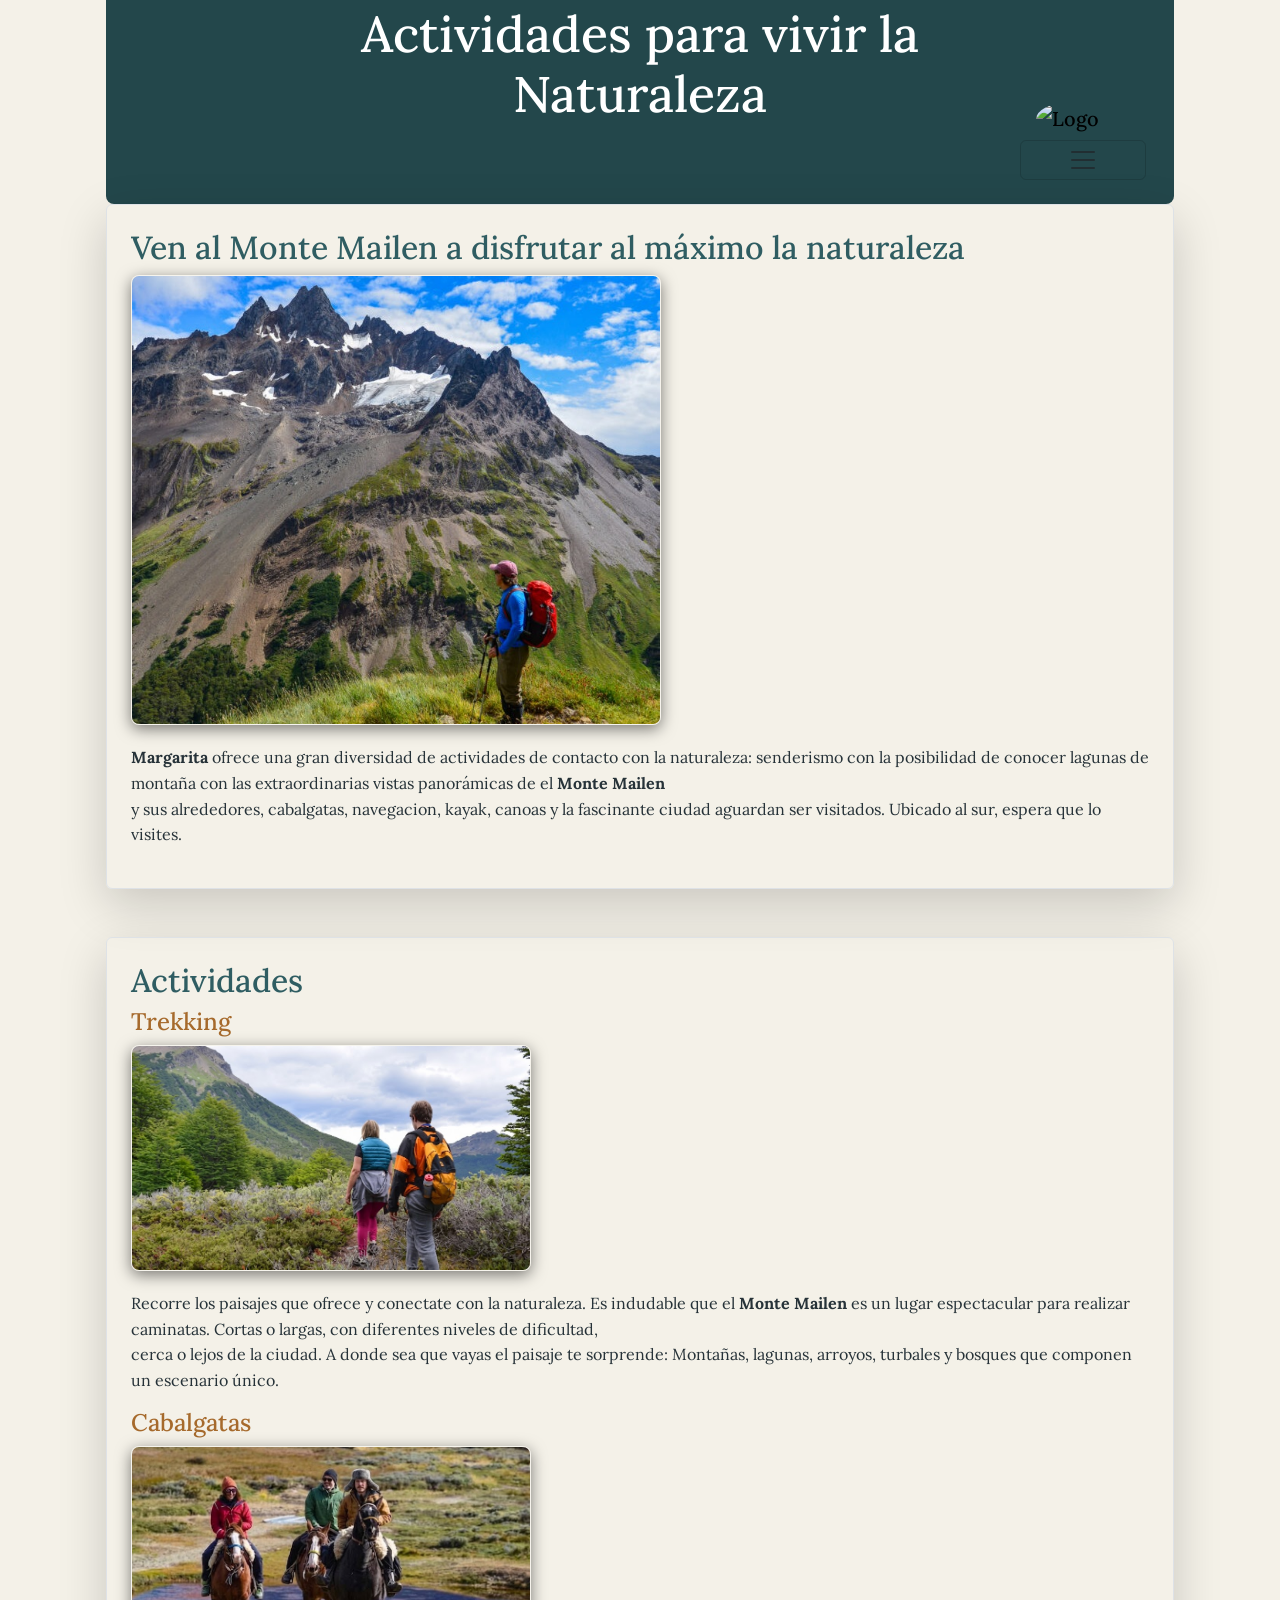
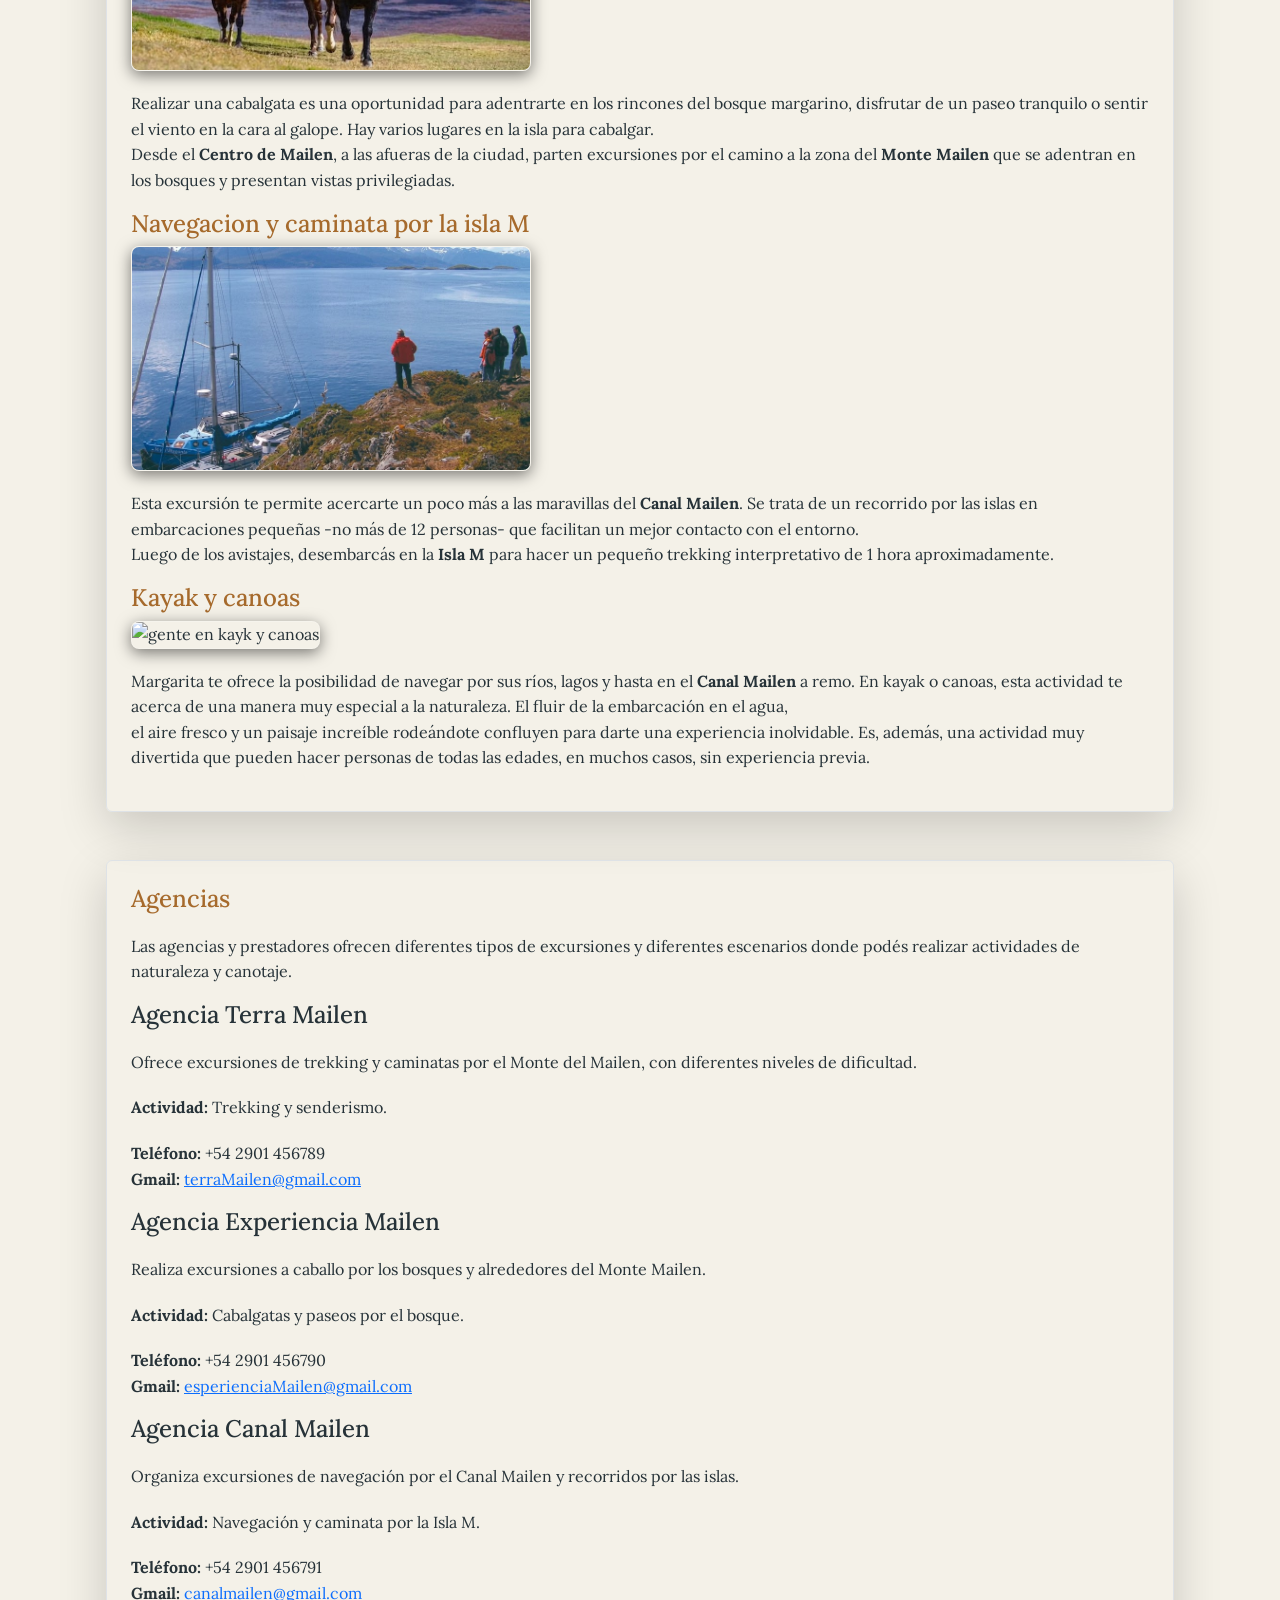
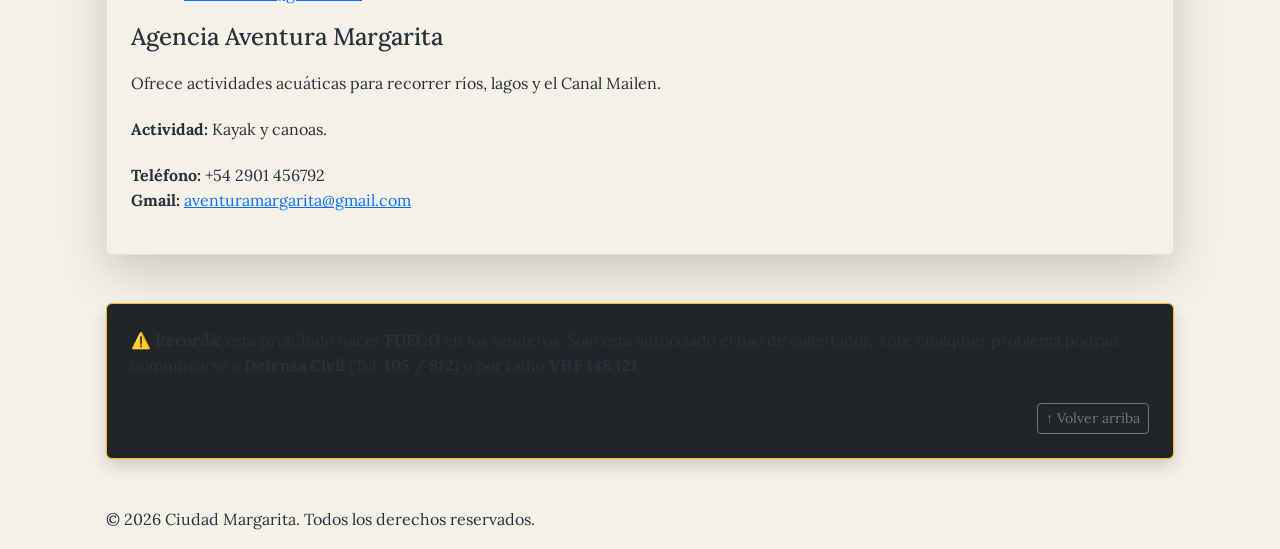
==== TrabajoPracticoGrupal/actividades.html @ 03eca26d "cree el archivo main.js dentro de una carpeta llamada js y agregue el script a todas las paginas htm" ====
<!doctype html>
<html lang="es">
  <head>
    <meta charset="UTF-8">
    <meta name="viewport" content="width=device-width, initial-scale=1.0">
     <link rel="preconnect" href="https://fonts.googleapis.com">
    <link rel="preconnect" href="https://fonts.gstatic.com" crossorigin>
    <link href="https://fonts.googleapis.com/css2?family=Lora:wght@400;500;600;700&display=swap" rel="stylesheet">
    <link
      href="https://cdn.jsdelivr.net/npm/bootstrap@5.3.8/dist/css/bootstrap.min.css"
      rel="stylesheet"
    />
    <link rel="stylesheet" href="css/style.css">
    
    <title>Actividades - Ciudad Margarita</title>
  </head>

  <body>
    <header>
      <div class="header-top">
  
      <h1 id="Ciudad-Margarita">Actividades para vivir la Naturaleza</h1>
      </div>
      
       <nav class="navbar bg-body-tertiary ">
        <div class="container-fluid">
          <a class="navbar-brand" href="index.html"
            ><img class="logo"
              src="Multimedia/imagenes/logoCM.png"
              alt="Logo"
              width="100"
              height="100"
          /></a>
          <button
            class="navbar-toggler"
            type="button"
            data-bs-toggle="offcanvas"
            data-bs-target="#offcanvasNavbar"
            aria-controls="offcanvasNavbar"
            aria-label="Toggle navigation"
          >
            <span class="navbar-toggler-icon"></span>
          </button>
          <div
            class="offcanvas offcanvas-end"
            tabindex="-1"
            id="offcanvasNavbar"
            aria-labelledby="offcanvasNavbarLabel"
          >
            <div class="offcanvas-header">
              <h5 class="offcanvas-title" id="offcanvasNavbarLabel">Menu</h5>
              <button
                type="button"
                class="btn-close"
                data-bs-dismiss="offcanvas"
                aria-label="Close"
              ></button>
            </div>
            <div class="offcanvas-body">
              <ul class="navbar-nav justify-content-end flex-grow-1 pe-3">
                <li class="nav-item">
                  <a
                    class="nav-link active"
                    aria-current="page"
                    href="index.html"
                    >Inicio</a
                  >
                </li>
                <li class="nav-item">
                  <a class="nav-link" href="ciudad.html">Ciudad</a>
                </li>
                <li class="nav-item">
                  <a class="nav-link" href="lugares.html">Lugares</a>
                </li>
                <li class="nav-item">
                  <a class="nav-link" href="actividades.html">Actividades</a>
                </li>
                <li class="nav-item">
                  <a class="nav-link" href="contacto.html">Contacto</a>
                </li>
              <li class="nav-item dropdown">
            <a class="nav-link dropdown-toggle" href="#" role="button" data-bs-toggle="dropdown" aria-expanded="false">
              Informacion
            </a>
            <ul class="dropdown-menu">
              <li><a class="dropdown-item" href="#">Recreacion</a></li>
              <li><a class="dropdown-item" href="#">Parques</a></li>
              <li>
                <hr class="dropdown-divider">
              </li>
              <li><a class="dropdown-item" href="#">Planea tus vacaciones</a></li>
            </ul>
          </li>
        </ul>
        <form class="d-flex mt-3" role="search">
                <input
                  class="form-control me-2"
                  type="search"
                  placeholder="Search"
                  aria-label="Search"
                />
                <button class="btn btn-outline-success" type="submit">
                  Buscar
                </button>
              </form>
            </div>
          </div>
        </div>
      </nav>
    </header>

    <main>
      <section class="p-4 mb-5 rounded border shadow-lg">
        <h2>Ven al Monte Mailen a disfrutar al máximo la naturaleza</h2>
        <img img class="imagenes-con-hover" src="Multimedia/Imagenes/ZZA0816-684x1024.jpg" alt="Monte Mailen" width="530" height="450">
        <p>
          <strong>Margarita</strong> ofrece una gran diversidad de actividades de contacto con la
          naturaleza: senderismo con la posibilidad de conocer lagunas de
          montaña con las extraordinarias vistas panorámicas de el<strong> Monte Mailen</strong> <br> y sus
          alrededores, cabalgatas, navegacion, kayak, canoas y la fascinante
          ciudad aguardan ser visitados. Ubicado al sur, espera que lo visites.
          <br>
        </p>
      </section>

      <section class="p-4 mb-5 rounded border shadow-lg">
        <h2>Actividades</h2>

        <article>
        <h3>Trekking</h3>
        <img class="imagenes-con-hover" src="Multimedia/Imagenes/Trekking.jpg" alt="caminata por la paisaje" width="400" height="226">
        <p>
          Recorre los paisajes que ofrece y conectate con la naturaleza. Es
          indudable que el <strong>Monte Mailen</strong> es un lugar 
          espectacular para realizar caminatas.  Cortas o largas, con diferentes
          niveles de dificultad,<br> cerca o lejos de la ciudad. A donde sea que
          vayas el paisaje te sorprende: Montañas, lagunas, arroyos, turbales y
          bosques que componen un escenario único.
          <br>
        </p>
        </article>

         <article>
        <h3>Cabalgatas</h3>
        <img class="imagenes-con-hover" src="Multimedia/Imagenes/cabalgatas.jfif" alt="cabalgata por el paisaje" width="400" height="225">
        <p>
          Realizar una cabalgata es una oportunidad para adentrarte en los
          rincones del bosque margarino, disfrutar de un paseo tranquilo o
          sentir el viento en la cara al galope. Hay varios lugares en la isla
          para cabalgar.<br> Desde el <strong>Centro de Mailen</strong>, a las afueras de la ciudad,
          parten excursiones por el camino a la zona del <strong>Monte Mailen</strong> que se
          adentran en los bosques y presentan vistas privilegiadas.
          <br>
        </p>
        </article>

        <article>
        <h3>Navegacion y caminata por la isla M</h3>
        <img class="imagenes-con-hover" src="Multimedia/Imagenes/Navegacion.jfif" alt="barco sobre agua" width="400" height="225">
        <p>
          Esta excursión te permite acercarte un poco más a las maravillas del
          <Strong>Canal Mailen</strong>. Se trata de un recorrido por las islas en embarcaciones
          pequeñas -no más de 12 personas- que facilitan un mejor contacto con
          el entorno. <br>Luego de los avistajes, desembarcás en la <strong>Isla M</strong> para
          hacer un pequeño trekking interpretativo de 1 hora aproximadamente.
          <br>
        </p>
            </article>

         <article>  
        <h3>Kayak y canoas</h3>
        <img class="imagenes-con-hover" src="Multimedia/Imagenes/kayak.jpg" alt="gente en kayk y canoas" width="400" height="225">
        <p>
          Margarita te ofrece la posibilidad de navegar por sus ríos, lagos y
          hasta en el <strong>Canal Mailen</strong> a remo. En kayak o canoas, esta actividad te
          acerca de una manera muy especial a la naturaleza. El fluir de la
          embarcación en el agua, <br>el aire fresco y un paisaje increíble
          rodeándote confluyen para darte una experiencia inolvidable. Es,
          además, una actividad muy divertida que pueden hacer personas de todas
          las edades, en muchos casos, sin experiencia previa.
        </p>
        </article>
      </section>
       <aside>
        <section class="p-4 mb-5 rounded border shadow-lg">
  <h3>Agencias</h3>

  <p>
    Las agencias y prestadores ofrecen diferentes tipos de excursiones y
    diferentes escenarios donde podés realizar actividades de naturaleza
    y canotaje.
  </p>

  <h4>Agencia Terra Mailen</h4>
  <p>
    Ofrece excursiones de trekking y caminatas por el Monte del Mailen,
    con diferentes niveles de dificultad.
  </p>
  <p>
    <strong>Actividad:</strong> Trekking y senderismo.
  </p>
  <p>
    <strong>Teléfono:</strong> +54 2901 456789
    <br>
    <strong>Gmail:</strong>
    <a href="mailto:terraMailen@gmail.com">
      terraMailen@gmail.com
    </a>
  </p>

  <h4>Agencia Experiencia Mailen</h4>
  <p>
    Realiza excursiones a caballo por los bosques y alrededores del
    Monte Mailen.
  </p>
  <p>
    <strong>Actividad:</strong> Cabalgatas y paseos por el bosque.
  </p>
  <p>
    <strong>Teléfono:</strong> +54 2901 456790
    <br>
    <strong>Gmail:</strong>
    <a href="mailto:esperienciaMailen@gmail.com">
      esperienciaMailen@gmail.com
    </a>
  </p>

  <h4>Agencia Canal Mailen</h4>
  <p>
    Organiza excursiones de navegación por el Canal Mailen y recorridos
    por las islas.
  </p>
  <p>
    <strong>Actividad:</strong> Navegación y caminata por la Isla M.
  </p>
  <p>
    <strong>Teléfono:</strong> +54 2901 456791
    <br>
    <strong>Gmail:</strong>
    <a href="mailto:canalmailen@gmail.com">
      canalmailen@gmail.com
    </a>
  </p>

  <h4>Agencia Aventura Margarita</h4>
  <p>
    Ofrece actividades acuáticas para recorrer ríos, lagos y el
    Canal Mailen.
  </p>
  <p>
    <strong>Actividad:</strong> Kayak y canoas.
  </p>
  <p>
    <strong>Teléfono:</strong> +54 2901 456792
    <br>
    <strong>Gmail:</strong>
    <a href="mailto:aventuramargarita@gmail.com">
      aventuramargarita@gmail.com
    </a>
  </p>
</section>
</aside>

<div class="container p-4 my-5 rounded bg-dark border border-warning shadow">
    <strong>⚠️ Recordá:</strong> está prohibido hacer <strong>FUEGO</strong> en los senderos.
    Solo está autorizado el uso de calentador.
    Ante cualquier problema podrán comunicarse a <strong>Defensa Civil</strong>
    (Tel: <strong>105 / 912</strong>) o por radio <strong>VHF 148.121</strong>.
          <div class="text-end mt-4">
        <a href="#Ciudad-Margarita" class="btn btn-sm btn-outline-secondary"
          >↑ Volver arriba</a
        >
      </div>
  </div>
  </main>
   <footer>
      <p>&copy; 2026 Ciudad Margarita. Todos los derechos reservados.</p>
    </footer>
        <script src="https://cdn.jsdelivr.net/npm/bootstrap@5.3.3/dist/js/bootstrap.bundle.min.js"></script>
        <script src="js/main.js"></script>

  </body>
</html>
---- TrabajoPracticoGrupal/css/style.css ----
/* Variables */
:root {
  --color-fondo: #f4f1e8;
  --color-texto: #263238;
  --color-principal: #2f5d62;
  --color-acento: #a66a2c;
  --color-acento-claro: #ffd89a;
  --color-header-footer: #23474b;

  --border-Imagen: 1px solid rgba(255, 255, 255, 0.2);
  --border-radius: 8px;
  --box-shadow: 0 4px 15px rgba(0, 0, 0, 0.5);
}

/*Reset Basico*/

* {
  box-sizing: border-box;
  margin: 0;
  padding: 0;
}

/* Tipografia Global y Body*/
body {
  font-family: "Lora", serif;
  font-size: 16px;
  line-height: 1.6;
  background-color: var(--color-fondo);
  color: var(--color-texto);
  max-width: 1100px;
  margin: 0 auto;
  padding: 0 1rem;
}

/* Headings */

h1 {
  font-size: 2.5rem;
  color: var(--color-header-footer);
}

h2 {
  font-size: 2rem;
  color: var(--color-principal);
}

h3 {
  font-size: 1.5rem;
  color: var(--color-acento);
}

/*  HEADER Y LOGO */
header {
  background-color: var(--color-header-footer);
  padding: 1rem;
  border-radius: 0 0 8px 8px;
}

.header-top {
  display: flex;
  align-items: center;
  justify-content: space-between;
  position: relative;
  min-height: 3rem;
}

.logo {
  width: 80px;
  height: 80px;
  border-radius: 50%;
  object-fit: cover;
  margin-left: 1rem;
}

.header-top h1 {
  color: #ffffff;
  margin: 0;
  position: absolute;
  left: 50%;
  top: 100%;
  transform: translate(-50%, -50%);
  text-align: center;
  width: 70%;
  font-size: 50px;
  line-height: 1.2;
}
/* NAVEGACIÓN */
nav {
  margin-top: 1.5rem;
}

nav ul {
  list-style: none;
  display: flex;
  justify-content: center;
  gap: 2rem;
}

nav a {
  color: #ffffff;
  text-decoration: none;
  font-weight: 500;
  transition: color 0.3s;
}

nav a:hover {
  color: var(--color-acento-claro);
}

/* Contenedor que coloca los elementos lado a lado */
.galeria-imagenes {
  display: flex;
  gap: 1.5rem;
  justify-content: center;
  margin-bottom: 1.5rem;
  flex-wrap: wrap;
}

/* Ajuste del contenedor de cada imagen */
.galeria-imagenes figure {
  margin: 0;
  text-align: center;
}

/* Ajuste de la imagen */
.galeria-imagenes img {
  max-width: 100%;
  height: auto;
  border-radius: 6px;
}
.Imagen-Lugares {
  display: flex;
  flex-direction: row;
  gap: 20px;
  justify-content: center;
  margin-bottom: 20px;
}

.Fecha-Lanzamiento {
  color: black;
  font-weight: bold;
  transform: translate(-20px, 25px);
}

.Imagen-Lugares {
  display: flex;
  flex-direction: row;
  gap: 20px;
  justify-content: center;
  margin-bottom: 20px;
}

.Imagen-Lugares figure {
  display: flex;
  flex-direction: column;
  align-items: center;
  margin: 0%;
}

.Imagen-Lugares img {
  object-fit: cover;
  border: var(--border-Imagen);
  border-radius: var(--border-radius);
  box-shadow: var(--box-shadow);
}

.Imagen-Lugares figcaption {
  color: var(--color-principal);
  font-weight: bold;
}

.Guia {
  margin-top: 25px; /* Empuja todo el bloque de créditos bien abajo*/
}

/*Formulario*/
.formulario {
  background-color: #ddd9c8;
  border-radius: var(--border-radius);
  padding: 25px;
  color: var(--color-principal);
}
form input,
form textarea {
  width: 100%;
  padding: 1rem;
  margin-bottom: 15px;
  border: 1px solid #00f0;
  border-radius: var(--border-radius);
}

button {
  width: 100%;
  font-size: 1.5rem;
  padding: 0.7rem;
  border: none;
  border-radius: var(--border-radius);
  background-color: #108c9b;
  color: #000;
}

/*contacto imagen*/
#contactanos img {
  display: block;
  margin: 20px auto;
  border-radius: 10px;
}

#contactanos figure {
  text-align: center;
  font-style: italic;
}

#contactanos a {
  color: var(--color-principal);
  text-decoration: underline;
  position: relative;
  left: 1rem;
}
/* Redes sociales*/

#redes-sociales {
  text-align: center;
  margin: 1rem;
  padding: 1rem;
}

#redes-sociales ul {
  list-style: none;
  padding: 0;
}

#redes-sociales li {
  display: inline;
  margin: 15px;
}

#redes-sociales a {
  color: #40f;
  font-weight: bold;
  font-size: 1.2rem;
}

/* Bootstrap - Personalización de botones */
.btn-ciudad {
  background-color: var(--color-principal);
  color: #ffffff;
  border: 1px solid var(--color-principal);
  font-family: "Lora", serif;
}

.btn-ciudad:hover {
  background-color: var(--color-header-footer);
  color: #ffffff;
  border-color: var(--color-header-footer);
}

.navbar {
  width: 150px;
  margin-left: auto;
  margin-right: 0;
  background-color: transparent !important;
}
/*Bootstrop formulario*/
.formulario .form-control:focus {
  border-color: #108c9b;
  box-shadow: 0 0 0 0.25rem #108c9b40;
}
.formulario .btn-primary:hover {
  background-color: #09535c;
  color: #fff;
  transition: background-color 0.3s ease;
}

p {
  margin-top: 20px;
}

/* Un hover: zoom en las imaganes al pasar el mouse */

.imagenes-con-hover {
  transition: transform 0.3s ease;
  cursor: default;
  object-fit: cover;
  border: var(--border-Imagen);
  border-radius: var(--border-radius);
  box-shadow: var(--box-shadow);
}

.imagenes-con-hover:hover {
  transform: scale(1.05);
  cursor: zoom-in;
}

/* que no aparesca la lupita al pasar el cursor*/
imagenes-con-hover,
img:hover,
img:active {
  cursor: default !important;
}

/* El logo no tiene Hover*/

.logo {
  position: static;

  transform: none !important;
  cursor: default;
}
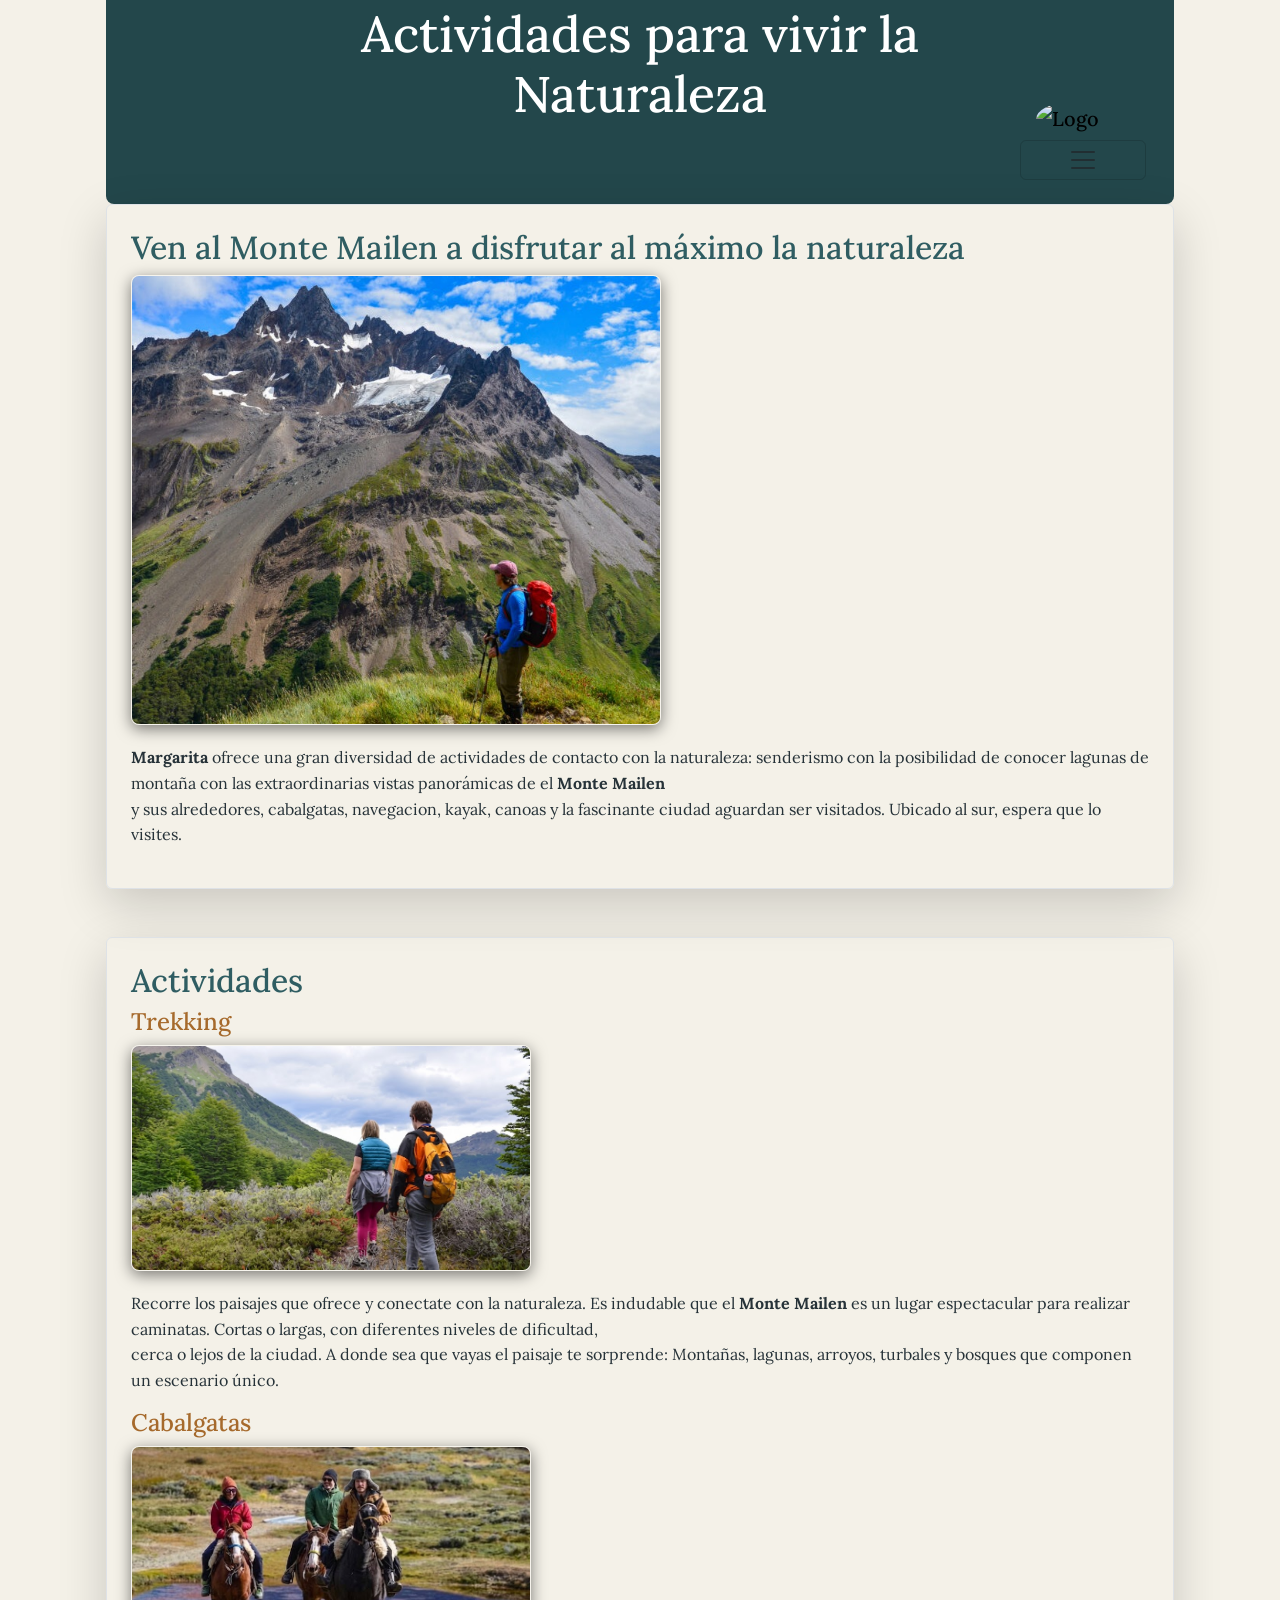
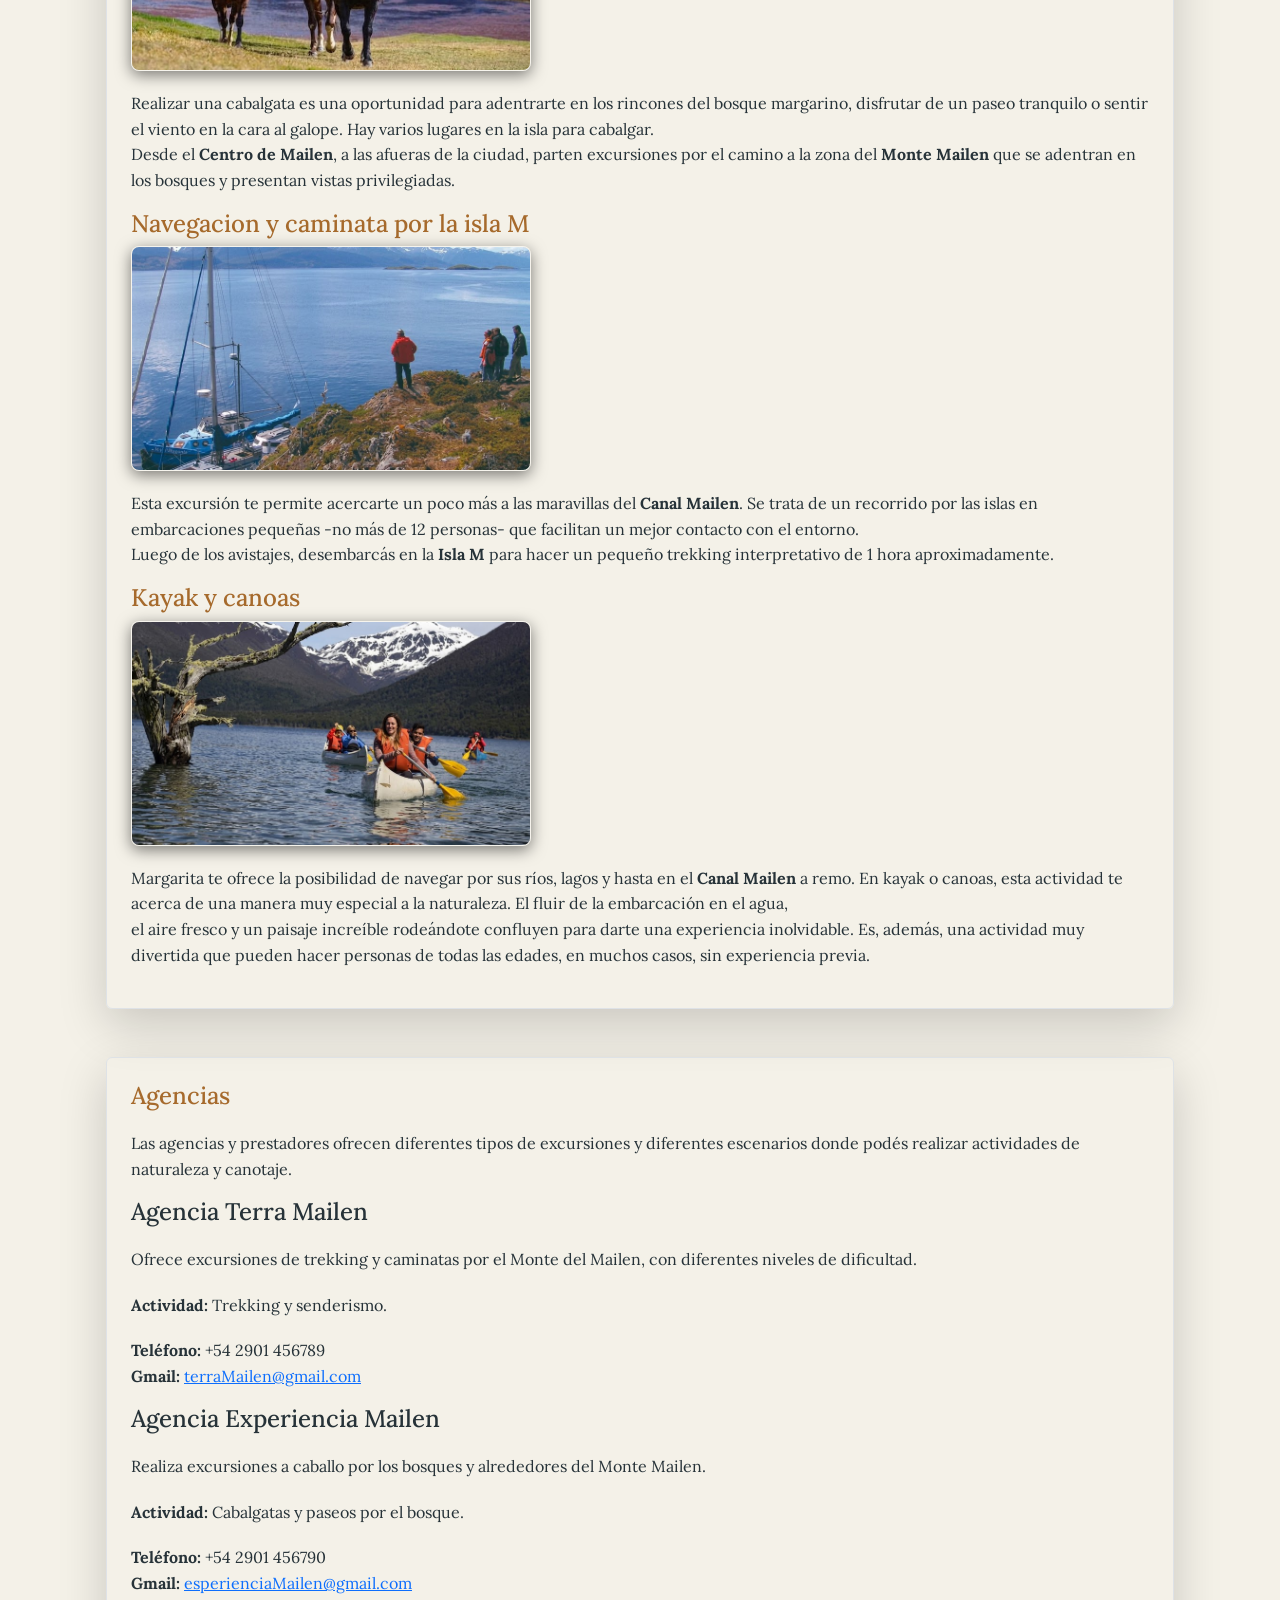
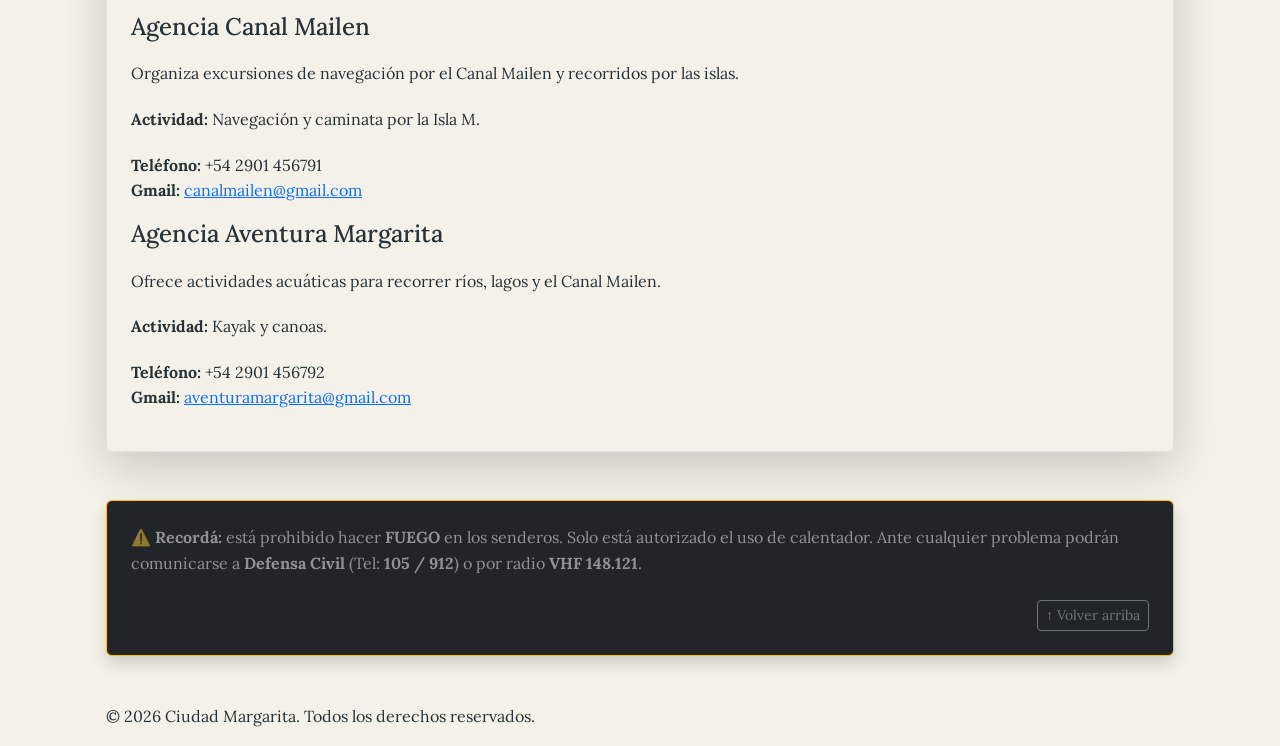
==== commit 58e349ce: "Le agregue la manito poara que logo se vea que se peude hacer clik y corregi otras cosas" ====
--- a/TrabajoPracticoGrupal/actividades.html
+++ b/TrabajoPracticoGrupal/actividades.html
@@ -169,7 +169,7 @@
 
          <article>  
         <h3>Kayak y canoas</h3>
-        <img class="imagenes-con-hover" src="Multimedia/Imagenes/kayak.jpg" alt="gente en kayk y canoas" width="400" height="225">
+        <img class="imagenes-con-hover" src="Multimedia/Imagenes/Kayak.jpg" alt="gente en kayk y canoas" width="400" height="225">
         <p>
           Margarita te ofrece la posibilidad de navegar por sus ríos, lagos y
           hasta en el <strong>Canal Mailen</strong> a remo. En kayak o canoas, esta actividad te
@@ -261,7 +261,7 @@
 </section>
 </aside>
 
-<div class="container p-4 my-5 rounded bg-dark border border-warning shadow">
+<div class="container p-4 my-5 rounded bg-dark border border-warning shadow text-white-50">
     <strong>⚠️ Recordá:</strong> está prohibido hacer <strong>FUEGO</strong> en los senderos.
     Solo está autorizado el uso de calentador.
     Ante cualquier problema podrán comunicarse a <strong>Defensa Civil</strong>
--- a/TrabajoPracticoGrupal/css/style.css
+++ b/TrabajoPracticoGrupal/css/style.css
@@ -289,21 +289,23 @@
 
 .imagenes-con-hover:hover {
   transform: scale(1.05);
-  cursor: zoom-in;
+  cursor: default;
 }
 
 /* que no aparesca la lupita al pasar el cursor*/
 imagenes-con-hover,
 img:hover,
 img:active {
-  cursor: default !important;
+  cursor: default;
 }
 
 /* El logo no tiene Hover*/
 
-.logo {
-  position: static;
-
-  transform: none !important;
-  cursor: default;
-}
+.logo:hover {
+  color: blue;
+  cursor: pointer;
+}
+
+div p Recordatorio {
+  color: white;
+}
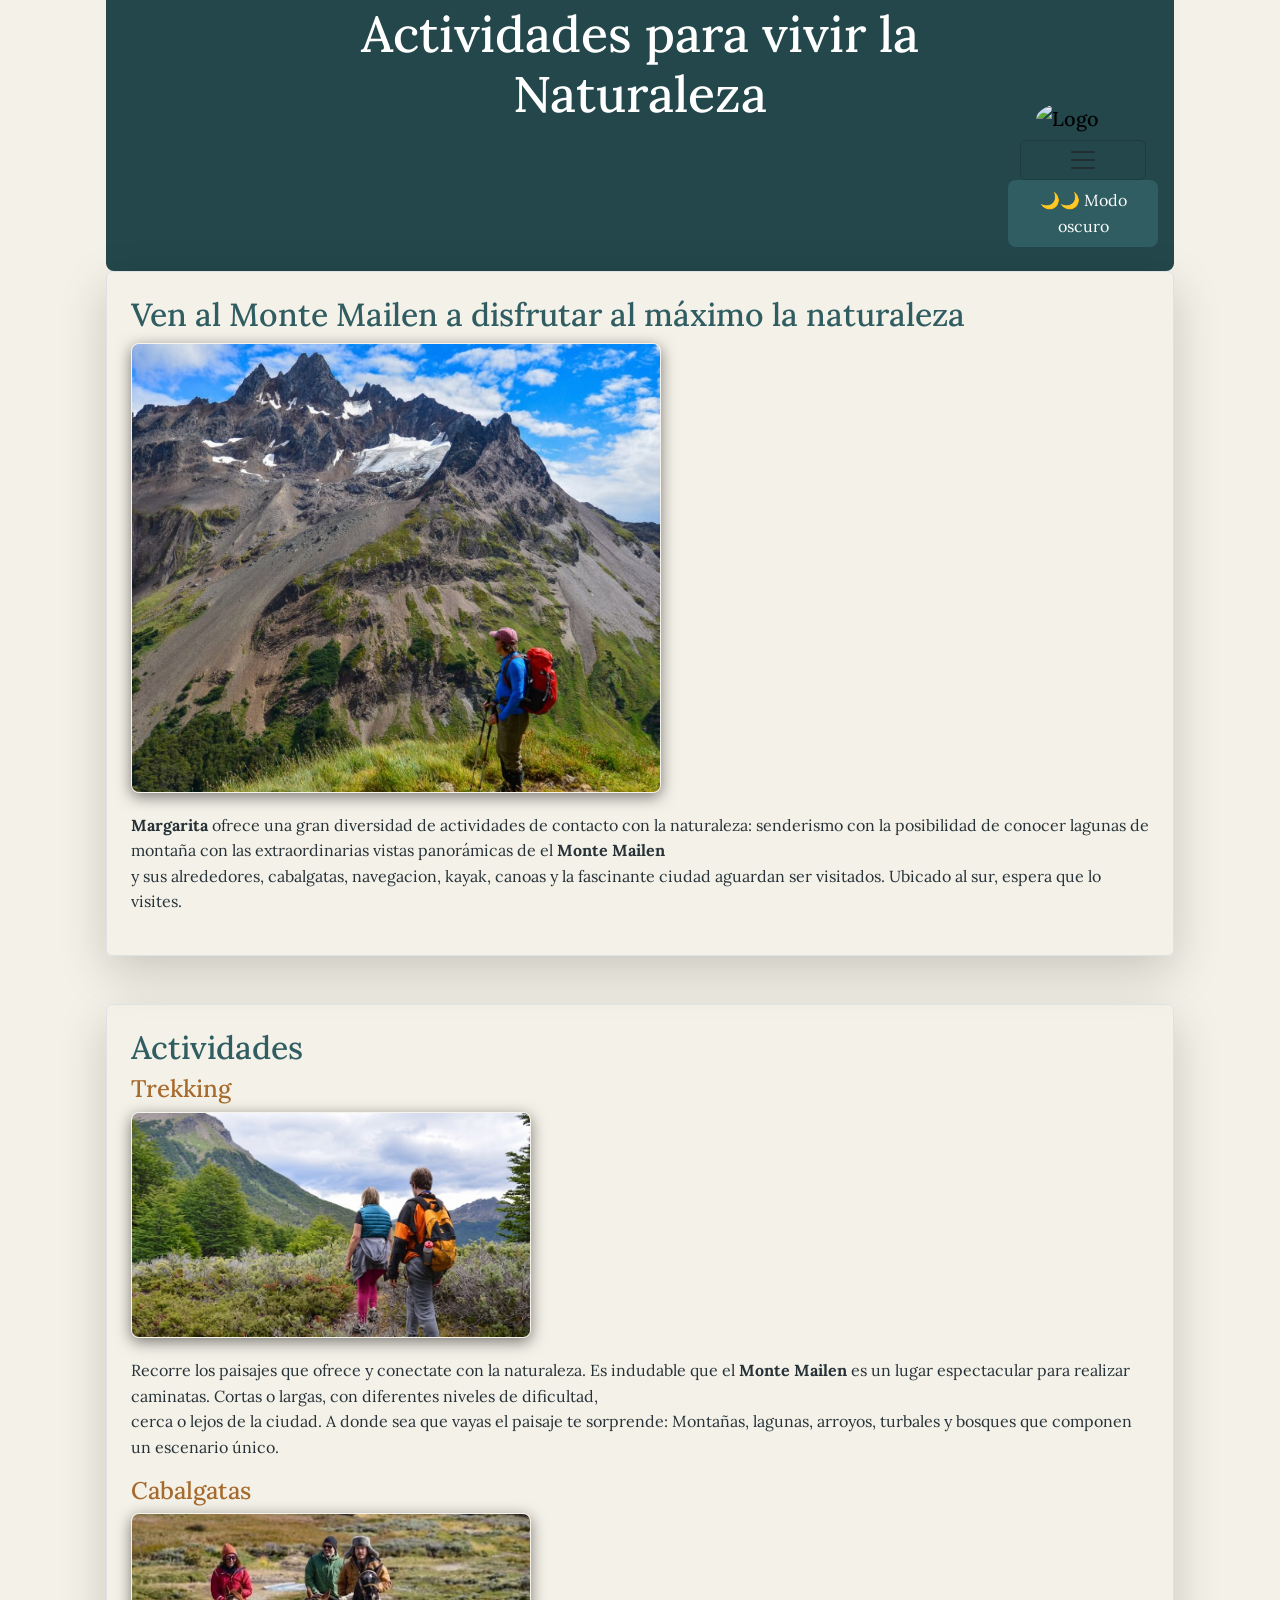
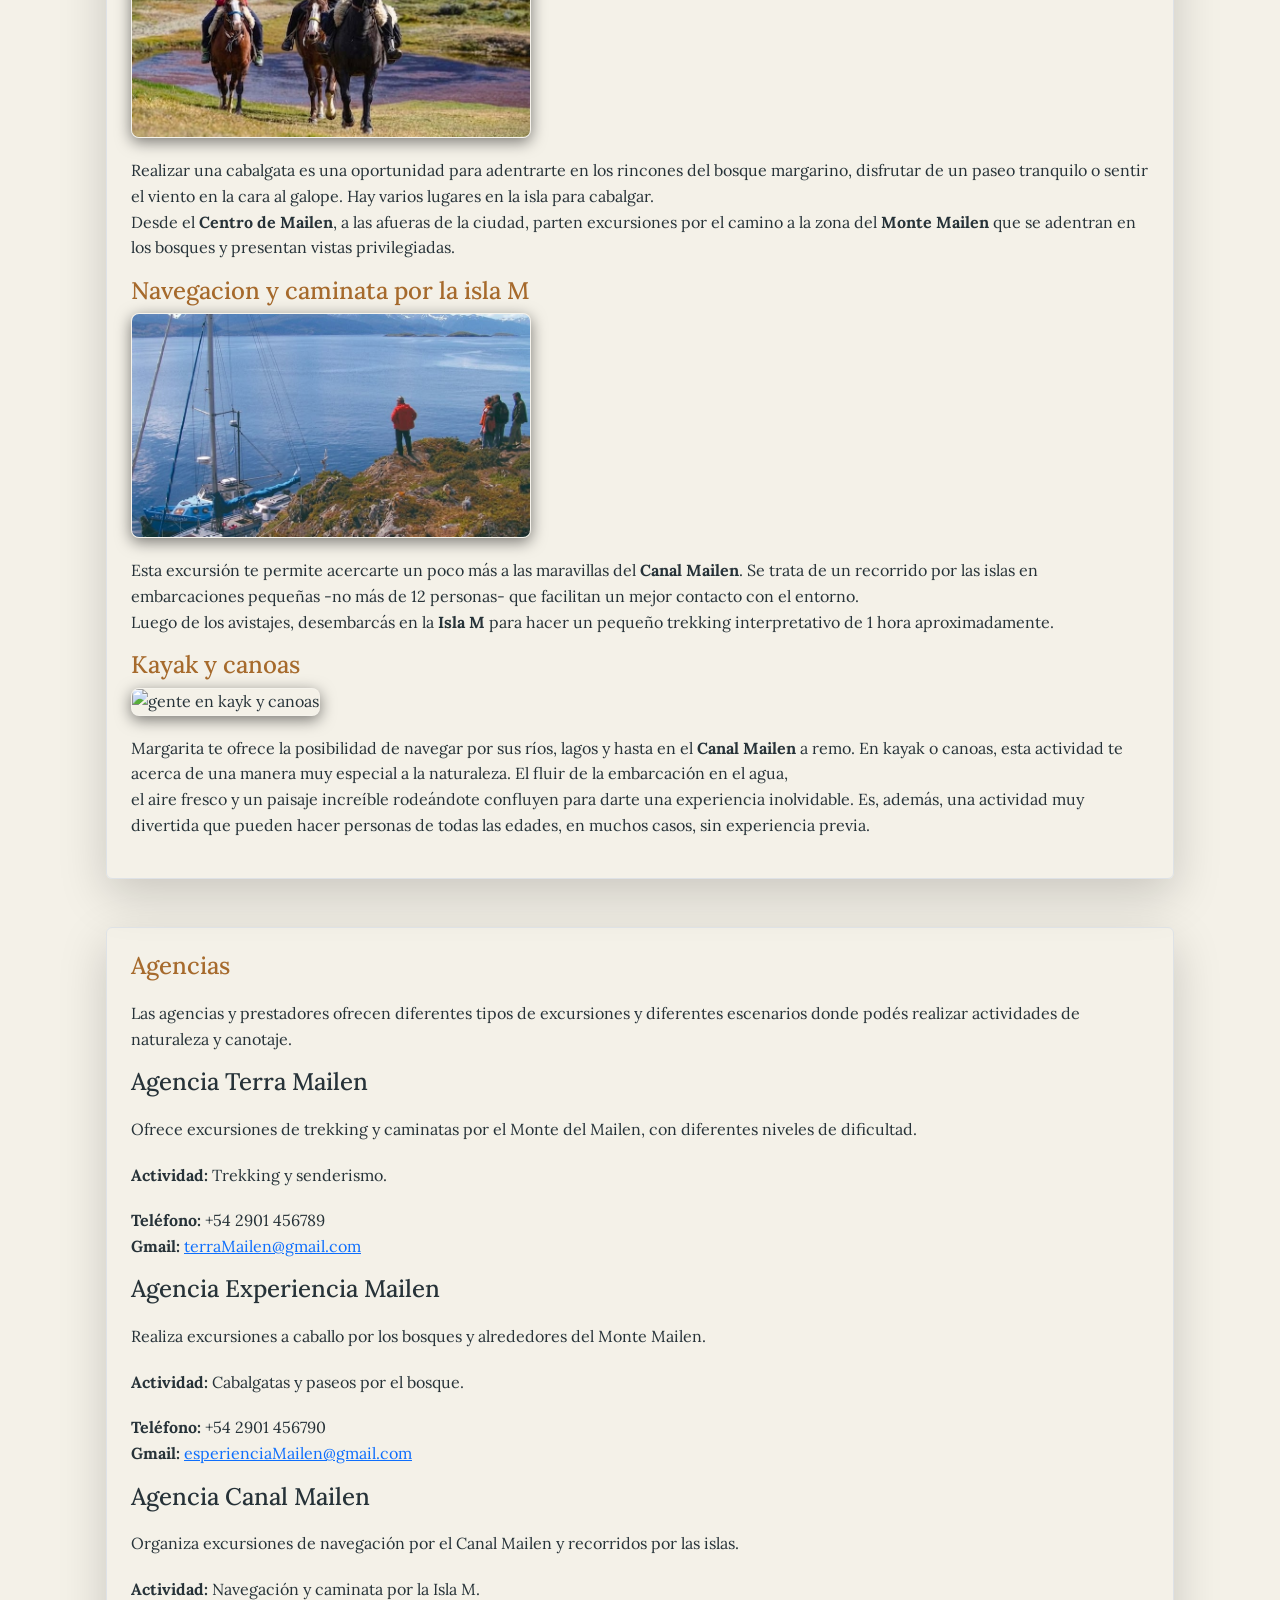
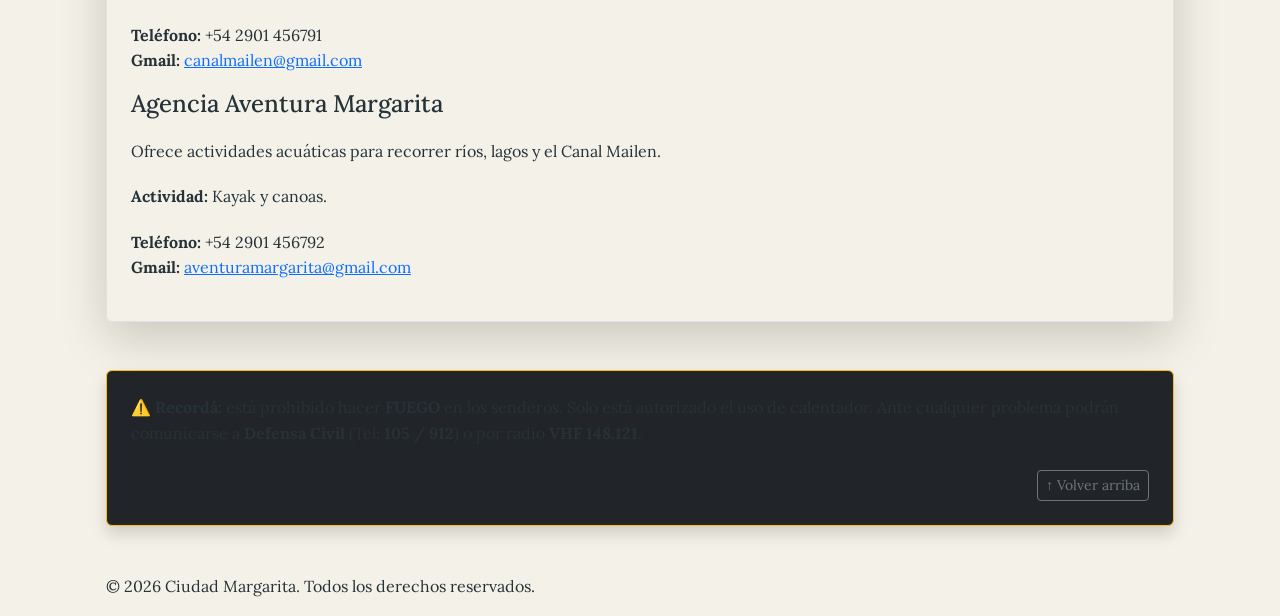
==== commit f0fe54f7: "agregue boton de modo oscuro en todas las paginas, con su respectivo id para poder ser llamado desde" ====
--- a/TrabajoPracticoGrupal/actividades.html
+++ b/TrabajoPracticoGrupal/actividades.html
@@ -106,6 +106,7 @@
             </div>
           </div>
         </div>
+        <button id="btn-modo">🌙🌙 Modo oscuro</button>
       </nav>
     </header>
 
@@ -169,7 +170,7 @@
 
          <article>  
         <h3>Kayak y canoas</h3>
-        <img class="imagenes-con-hover" src="Multimedia/Imagenes/Kayak.jpg" alt="gente en kayk y canoas" width="400" height="225">
+        <img class="imagenes-con-hover" src="Multimedia/Imagenes/kayak.jpg" alt="gente en kayk y canoas" width="400" height="225">
         <p>
           Margarita te ofrece la posibilidad de navegar por sus ríos, lagos y
           hasta en el <strong>Canal Mailen</strong> a remo. En kayak o canoas, esta actividad te
@@ -261,7 +262,7 @@
 </section>
 </aside>
 
-<div class="container p-4 my-5 rounded bg-dark border border-warning shadow text-white-50">
+<div class="container p-4 my-5 rounded bg-dark border border-warning shadow">
     <strong>⚠️ Recordá:</strong> está prohibido hacer <strong>FUEGO</strong> en los senderos.
     Solo está autorizado el uso de calentador.
     Ante cualquier problema podrán comunicarse a <strong>Defensa Civil</strong>
--- a/TrabajoPracticoGrupal/css/style.css
+++ b/TrabajoPracticoGrupal/css/style.css
@@ -289,23 +289,38 @@
 
 .imagenes-con-hover:hover {
   transform: scale(1.05);
-  cursor: default;
+  cursor: zoom-in;
 }
 
 /* que no aparesca la lupita al pasar el cursor*/
 imagenes-con-hover,
 img:hover,
 img:active {
+  cursor: default !important;
+}
+
+/* El logo no tiene Hover*/
+
+.logo {
+  position: static;
+
+  transform: none !important;
   cursor: default;
 }
 
-/* El logo no tiene Hover*/
-
-.logo:hover {
-  color: blue;
-  cursor: pointer;
-}
-
-div p Recordatorio {
-  color: white;
-}
+/*Modo oscuro*/
+body.oscuro {
+ background-color: #1a1a1a;
+ color: #f5f5f5;
+}
+
+#btn-modo {
+    width: auto;
+    font-size: 1rem;
+    padding: 0.5rem 1rem;
+    background-color: var(--color-principal);
+    color: #FFFFFF;
+    border: none;
+    border-radius: var(--border-radius);
+    cursor: pointer;
+}
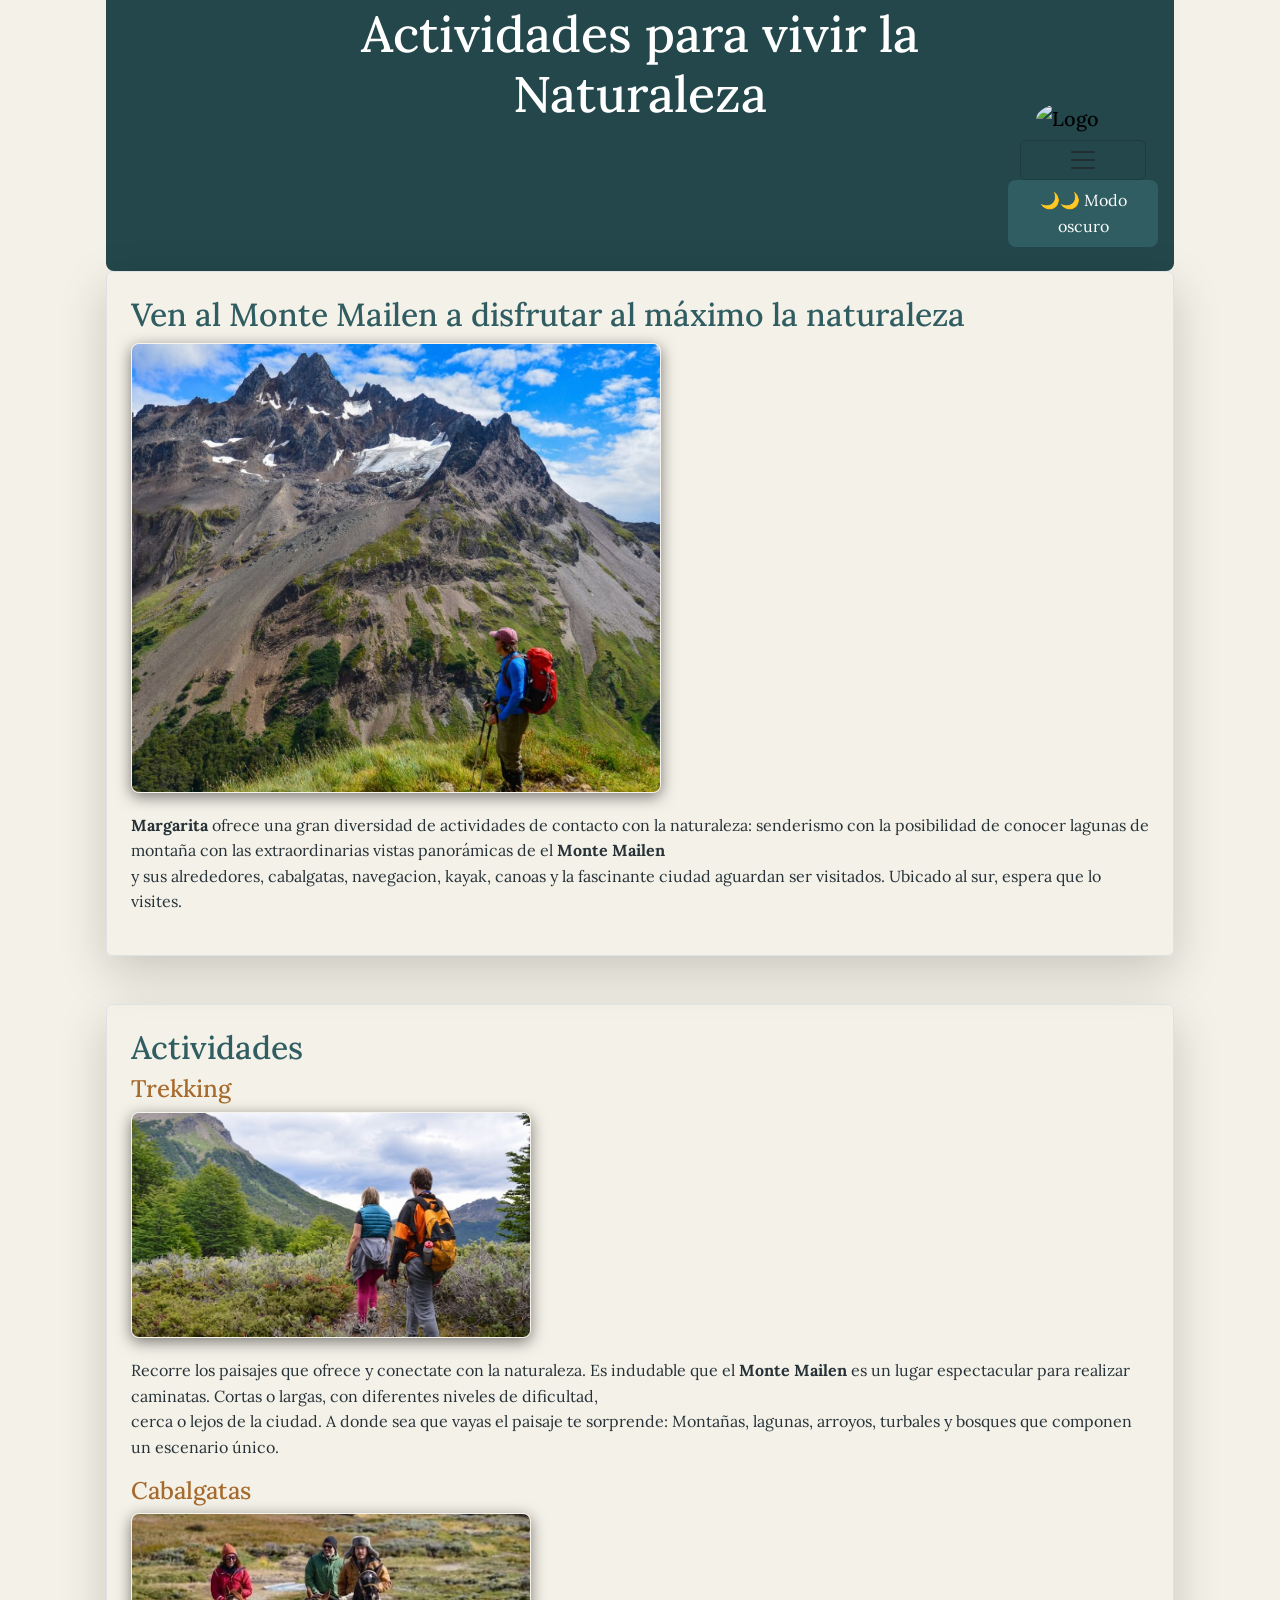
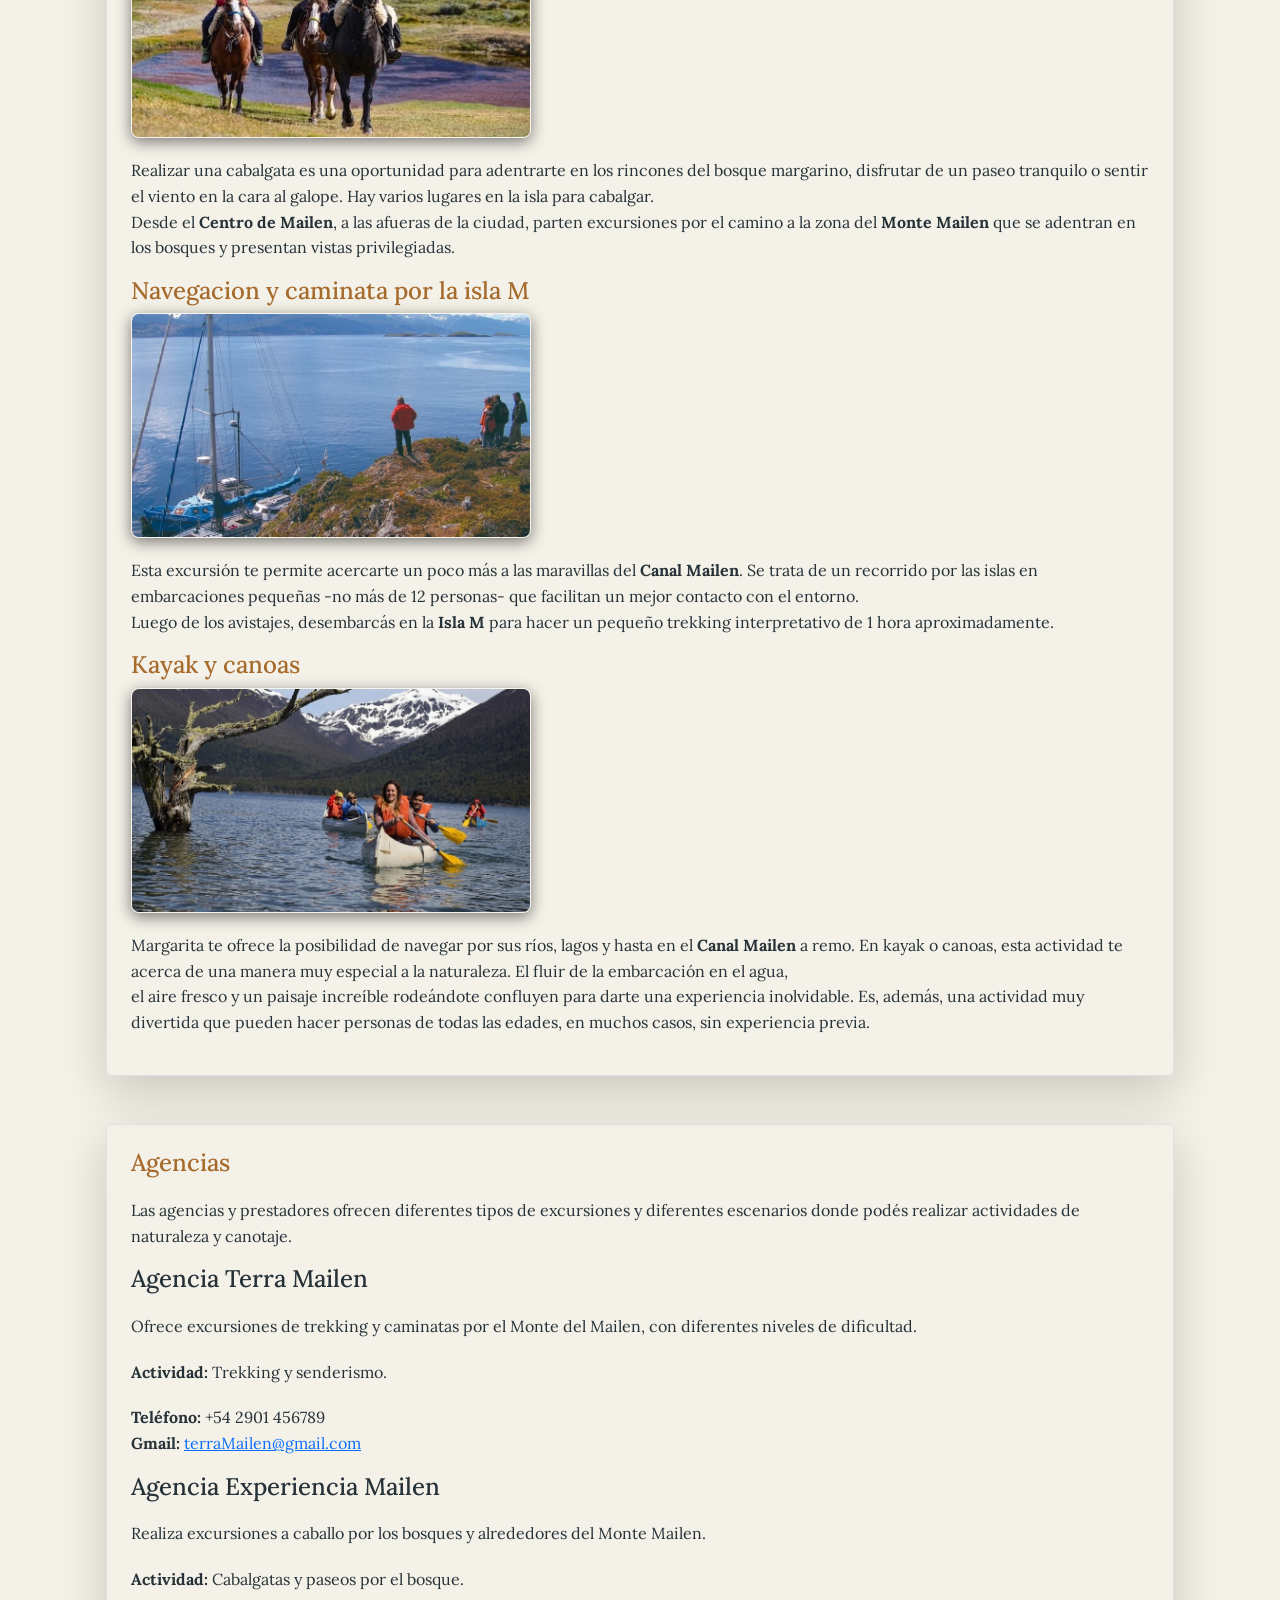
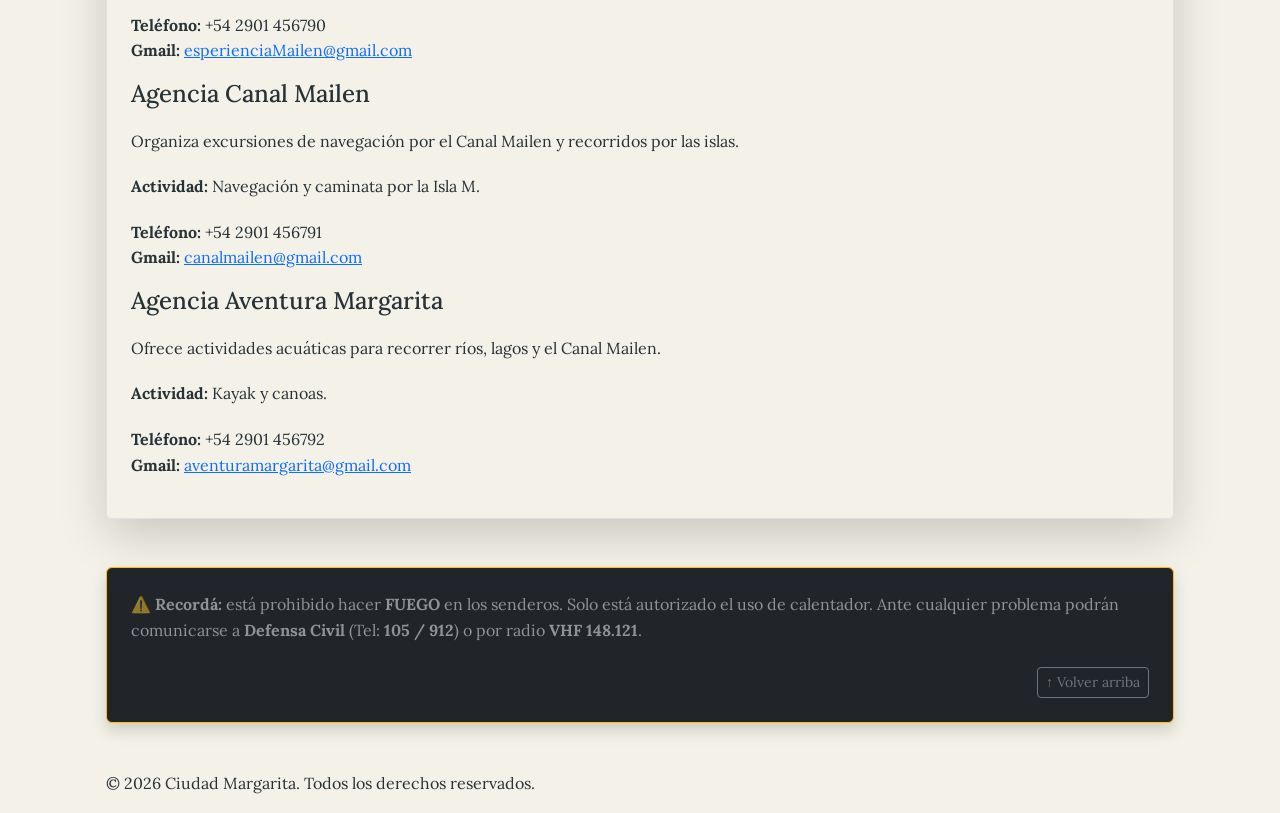
==== commit e1c71c0d: "Merge branch 'main' of https://github.com/griselnataliflores-bot/LenguajesInf1" ====
--- a/TrabajoPracticoGrupal/actividades.html
+++ b/TrabajoPracticoGrupal/actividades.html
@@ -170,7 +170,7 @@
 
          <article>  
         <h3>Kayak y canoas</h3>
-        <img class="imagenes-con-hover" src="Multimedia/Imagenes/kayak.jpg" alt="gente en kayk y canoas" width="400" height="225">
+        <img class="imagenes-con-hover" src="Multimedia/Imagenes/Kayak.jpg" alt="gente en kayk y canoas" width="400" height="225">
         <p>
           Margarita te ofrece la posibilidad de navegar por sus ríos, lagos y
           hasta en el <strong>Canal Mailen</strong> a remo. En kayak o canoas, esta actividad te
@@ -262,7 +262,7 @@
 </section>
 </aside>
 
-<div class="container p-4 my-5 rounded bg-dark border border-warning shadow">
+<div class="container p-4 my-5 rounded bg-dark border border-warning shadow text-white-50">
     <strong>⚠️ Recordá:</strong> está prohibido hacer <strong>FUEGO</strong> en los senderos.
     Solo está autorizado el uso de calentador.
     Ante cualquier problema podrán comunicarse a <strong>Defensa Civil</strong>
--- a/TrabajoPracticoGrupal/css/style.css
+++ b/TrabajoPracticoGrupal/css/style.css
@@ -289,23 +289,25 @@
 
 .imagenes-con-hover:hover {
   transform: scale(1.05);
-  cursor: zoom-in;
+  cursor: default;
 }
 
 /* que no aparesca la lupita al pasar el cursor*/
 imagenes-con-hover,
 img:hover,
 img:active {
-  cursor: default !important;
+  cursor: default;
 }
 
 /* El logo no tiene Hover*/
 
-.logo {
-  position: static;
-
-  transform: none !important;
-  cursor: default;
+.logo:hover {
+  color: blue;
+  cursor: pointer;
+}
+
+div p Recordatorio {
+  color: white;
 }
 
 /*Modo oscuro*/
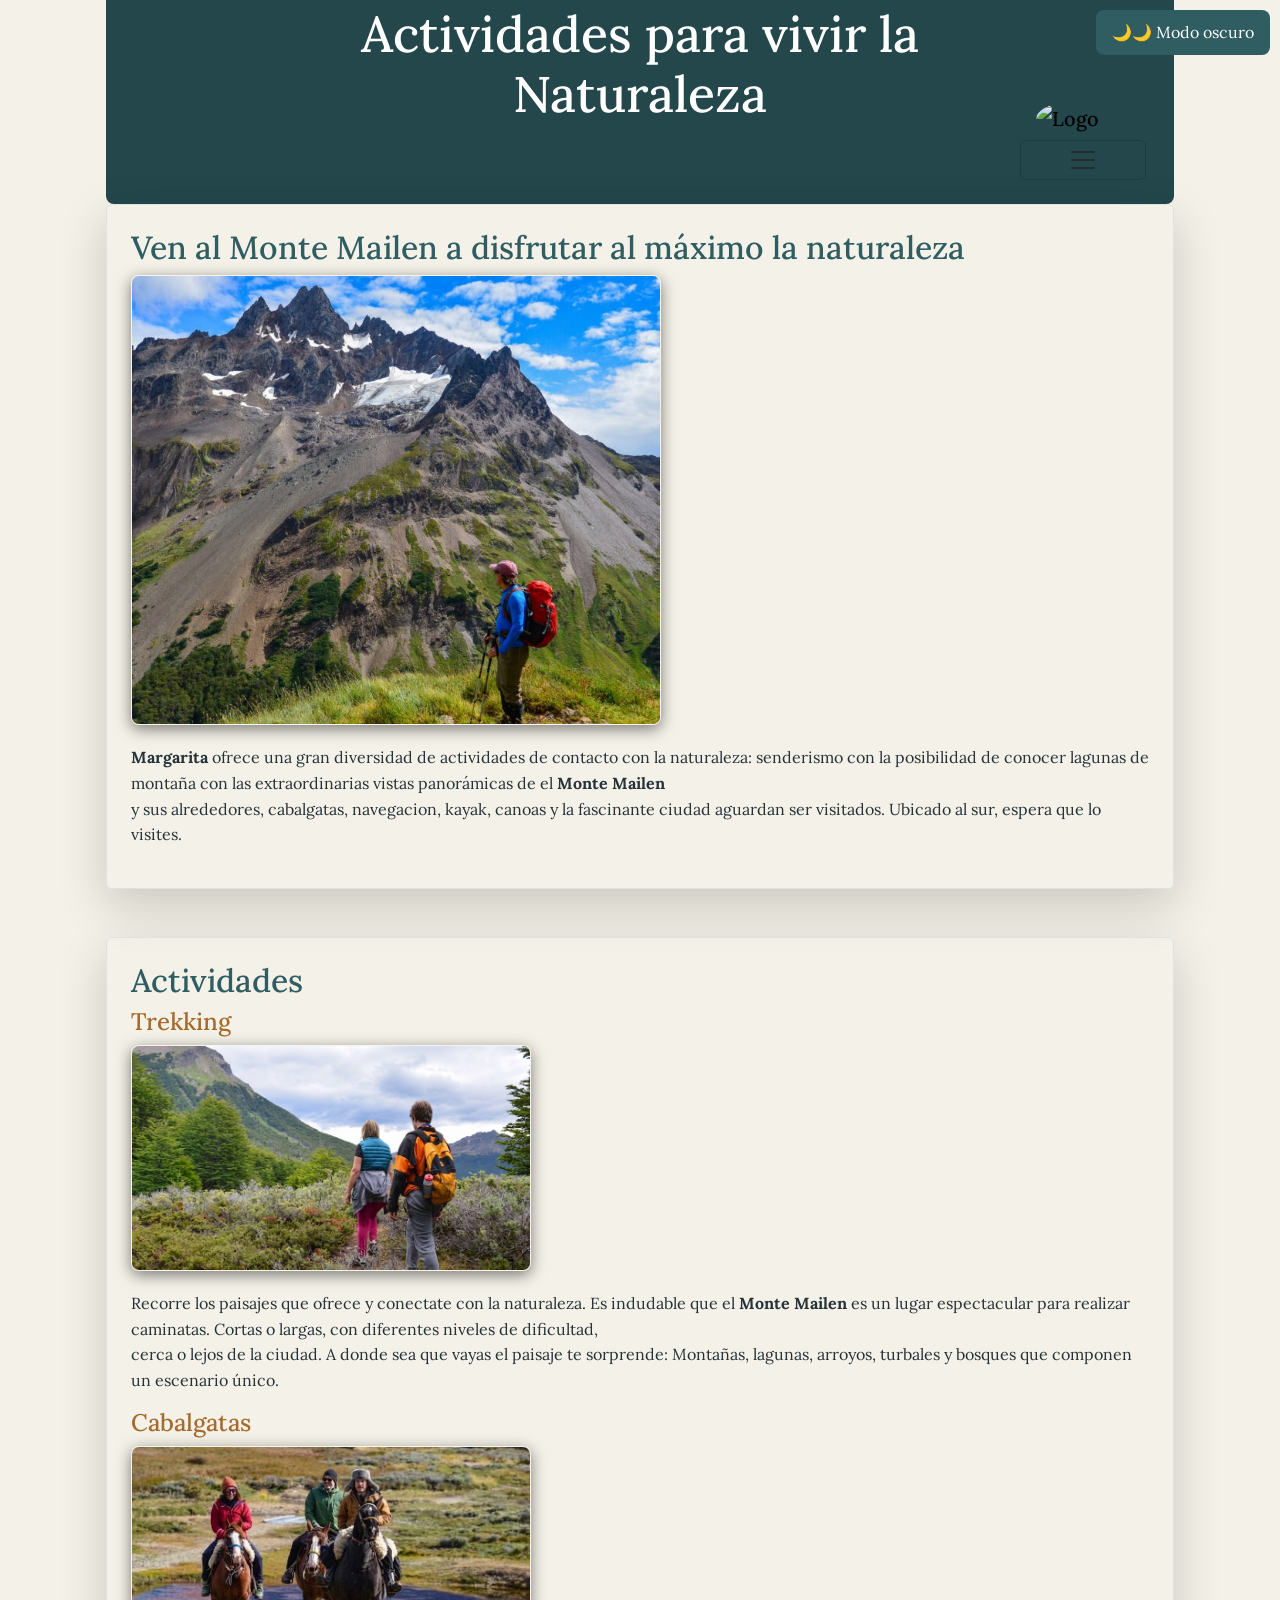
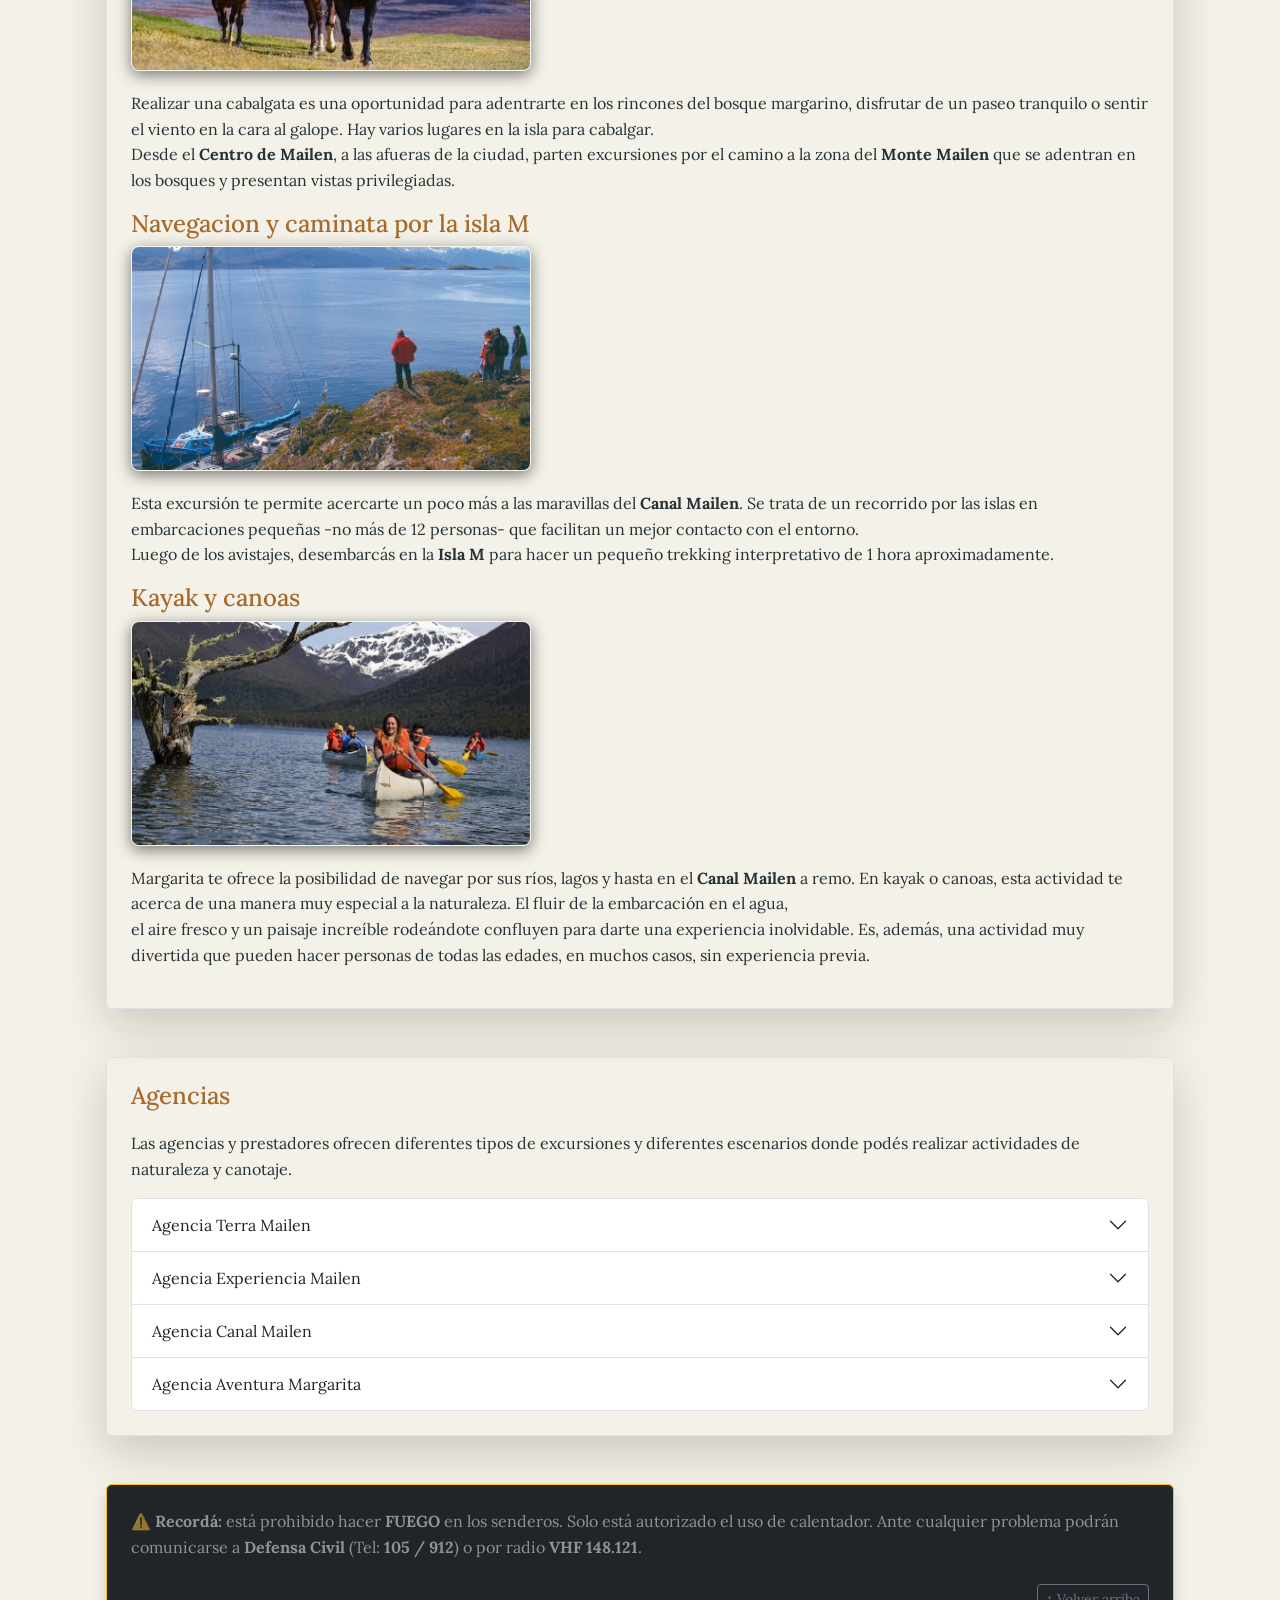
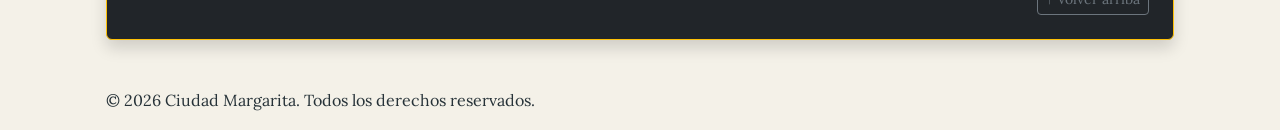
==== commit e4a1a858: "corrección y agrego segundo componente Bootstrap" ====
--- a/TrabajoPracticoGrupal/actividades.html
+++ b/TrabajoPracticoGrupal/actividades.html
@@ -113,7 +113,7 @@
     <main>
       <section class="p-4 mb-5 rounded border shadow-lg">
         <h2>Ven al Monte Mailen a disfrutar al máximo la naturaleza</h2>
-        <img img class="imagenes-con-hover" src="Multimedia/Imagenes/ZZA0816-684x1024.jpg" alt="Monte Mailen" width="530" height="450">
+        <img class="imagenes-con-hover" src="Multimedia/Imagenes/ZZA0816-684x1024.jpg" alt="Monte Mailen" width="530" height="450">
         <p>
           <strong>Margarita</strong> ofrece una gran diversidad de actividades de contacto con la
           naturaleza: senderismo con la posibilidad de conocer lagunas de
@@ -184,84 +184,108 @@
       </section>
        <aside>
         <section class="p-4 mb-5 rounded border shadow-lg">
-  <h3>Agencias</h3>
-
-  <p>
-    Las agencias y prestadores ofrecen diferentes tipos de excursiones y
-    diferentes escenarios donde podés realizar actividades de naturaleza
-    y canotaje.
-  </p>
-
-  <h4>Agencia Terra Mailen</h4>
-  <p>
-    Ofrece excursiones de trekking y caminatas por el Monte del Mailen,
-    con diferentes niveles de dificultad.
-  </p>
-  <p>
-    <strong>Actividad:</strong> Trekking y senderismo.
-  </p>
-  <p>
-    <strong>Teléfono:</strong> +54 2901 456789
-    <br>
-    <strong>Gmail:</strong>
-    <a href="mailto:terraMailen@gmail.com">
-      terraMailen@gmail.com
-    </a>
-  </p>
-
-  <h4>Agencia Experiencia Mailen</h4>
-  <p>
-    Realiza excursiones a caballo por los bosques y alrededores del
-    Monte Mailen.
-  </p>
-  <p>
-    <strong>Actividad:</strong> Cabalgatas y paseos por el bosque.
-  </p>
-  <p>
-    <strong>Teléfono:</strong> +54 2901 456790
-    <br>
-    <strong>Gmail:</strong>
-    <a href="mailto:esperienciaMailen@gmail.com">
-      esperienciaMailen@gmail.com
-    </a>
-  </p>
-
-  <h4>Agencia Canal Mailen</h4>
-  <p>
-    Organiza excursiones de navegación por el Canal Mailen y recorridos
-    por las islas.
-  </p>
-  <p>
-    <strong>Actividad:</strong> Navegación y caminata por la Isla M.
-  </p>
-  <p>
-    <strong>Teléfono:</strong> +54 2901 456791
-    <br>
-    <strong>Gmail:</strong>
-    <a href="mailto:canalmailen@gmail.com">
-      canalmailen@gmail.com
-    </a>
-  </p>
-
-  <h4>Agencia Aventura Margarita</h4>
-  <p>
-    Ofrece actividades acuáticas para recorrer ríos, lagos y el
-    Canal Mailen.
-  </p>
-  <p>
-    <strong>Actividad:</strong> Kayak y canoas.
-  </p>
-  <p>
-    <strong>Teléfono:</strong> +54 2901 456792
-    <br>
-    <strong>Gmail:</strong>
-    <a href="mailto:aventuramargarita@gmail.com">
-      aventuramargarita@gmail.com
-    </a>
-  </p>
-</section>
+
+              <h3>Agencias</h3>
+    <p>
+      Las agencias y prestadores ofrecen diferentes tipos de excursiones y
+      diferentes escenarios donde podés realizar actividades de naturaleza
+      y canotaje.
+    </p>
+
+    <div class="accordion" id="accordionAgencias">
+
+      <div class="accordion-item">
+        <h4 class="accordion-header">
+          <button class="accordion-button collapsed" type="button"
+            data-bs-toggle="collapse" data-bs-target="#agencia1"
+            aria-expanded="false" aria-controls="agencia1">
+            Agencia Terra Mailen
+          </button>
+        </h4>
+        <div id="agencia1" class="accordion-collapse collapse"
+          data-bs-parent="#accordionAgencias">
+          <div class="accordion-body">
+            <p>Ofrece excursiones de trekking y caminatas por el Monte del Mailen, con diferentes niveles de dificultad.</p>
+            <p><strong>Actividad:</strong> Trekking y senderismo.</p>
+            <p>
+              <strong>Teléfono:</strong> +54 2901 456789<br />
+              <strong>Gmail:</strong>
+              <a href="mailto:terraMailen@gmail.com">terraMailen@gmail.com</a>
+            </p>
+          </div>
+        </div>
+      </div>
+
+      <div class="accordion-item">
+        <h4 class="accordion-header">
+          <button class="accordion-button collapsed" type="button"
+            data-bs-toggle="collapse" data-bs-target="#agencia2"
+            aria-expanded="false" aria-controls="agencia2">
+            Agencia Experiencia Mailen
+          </button>
+        </h4>
+        <div id="agencia2" class="accordion-collapse collapse"
+          data-bs-parent="#accordionAgencias">
+          <div class="accordion-body">
+            <p>Realiza excursiones a caballo por los bosques y alrededores del Monte Mailen.</p>
+            <p><strong>Actividad:</strong> Cabalgatas y paseos por el bosque.</p>
+            <p>
+              <strong>Teléfono:</strong> +54 2901 456790<br />
+              <strong>Gmail:</strong>
+              <a href="mailto:esperienciaMailen@gmail.com">esperienciaMailen@gmail.com</a>
+            </p>
+          </div>
+        </div>
+      </div>
+
+      <div class="accordion-item">
+        <h4 class="accordion-header">
+          <button class="accordion-button collapsed" type="button"
+            data-bs-toggle="collapse" data-bs-target="#agencia3"
+            aria-expanded="false" aria-controls="agencia3">
+            Agencia Canal Mailen
+          </button>
+        </h4>
+        <div id="agencia3" class="accordion-collapse collapse"
+          data-bs-parent="#accordionAgencias">
+          <div class="accordion-body">
+            <p>Organiza excursiones de navegación por el Canal Mailen y recorridos por las islas.</p>
+            <p><strong>Actividad:</strong> Navegación y caminata por la Isla M.</p>
+            <p>
+              <strong>Teléfono:</strong> +54 2901 456791<br />
+              <strong>Gmail:</strong>
+              <a href="mailto:canalmailen@gmail.com">canalmailen@gmail.com</a>
+            </p>
+          </div>
+        </div>
+      </div>
+
+      <div class="accordion-item">
+        <h4 class="accordion-header">
+          <button class="accordion-button collapsed" type="button"
+            data-bs-toggle="collapse" data-bs-target="#agencia4"
+            aria-expanded="false" aria-controls="agencia4">
+            Agencia Aventura Margarita
+          </button>
+        </h4>
+        <div id="agencia4" class="accordion-collapse collapse"
+          data-bs-parent="#accordionAgencias">
+          <div class="accordion-body">
+            <p>Ofrece actividades acuáticas para recorrer ríos, lagos y el Canal Mailen.</p>
+            <p><strong>Actividad:</strong> Kayak y canoas.</p>
+            <p>
+              <strong>Teléfono:</strong> +54 2901 456792<br />
+              <strong>Gmail:</strong>
+              <a href="mailto:aventuramargarita@gmail.com">aventuramargarita@gmail.com</a>
+            </p>
+          </div>
+        </div>
+      </div>
+
+    </div>
+  </section>
 </aside>
-
+  
 <div class="container p-4 my-5 rounded bg-dark border border-warning shadow text-white-50">
     <strong>⚠️ Recordá:</strong> está prohibido hacer <strong>FUEGO</strong> en los senderos.
     Solo está autorizado el uso de calentador.
--- a/TrabajoPracticoGrupal/css/style.css
+++ b/TrabajoPracticoGrupal/css/style.css
@@ -312,17 +312,22 @@
 
 /*Modo oscuro*/
 body.oscuro {
- background-color: #1a1a1a;
- color: #f5f5f5;
+  background-color: #1a1a1a;
+  color: #f5f5f5;
 }
 
 #btn-modo {
-    width: auto;
-    font-size: 1rem;
-    padding: 0.5rem 1rem;
-    background-color: var(--color-principal);
-    color: #FFFFFF;
-    border: none;
-    border-radius: var(--border-radius);
-    cursor: pointer;
-}+  position: fixed;
+  top: 10px;
+  right: 10px;
+  z-index: 1000;
+
+  width: auto;
+  font-size: 1rem;
+  padding: 0.6rem 1rem;
+  background-color: var(--color-principal);
+  color: #ffffff;
+  border: none;
+  border-radius: var(--border-radius);
+  cursor: pointer;
+}
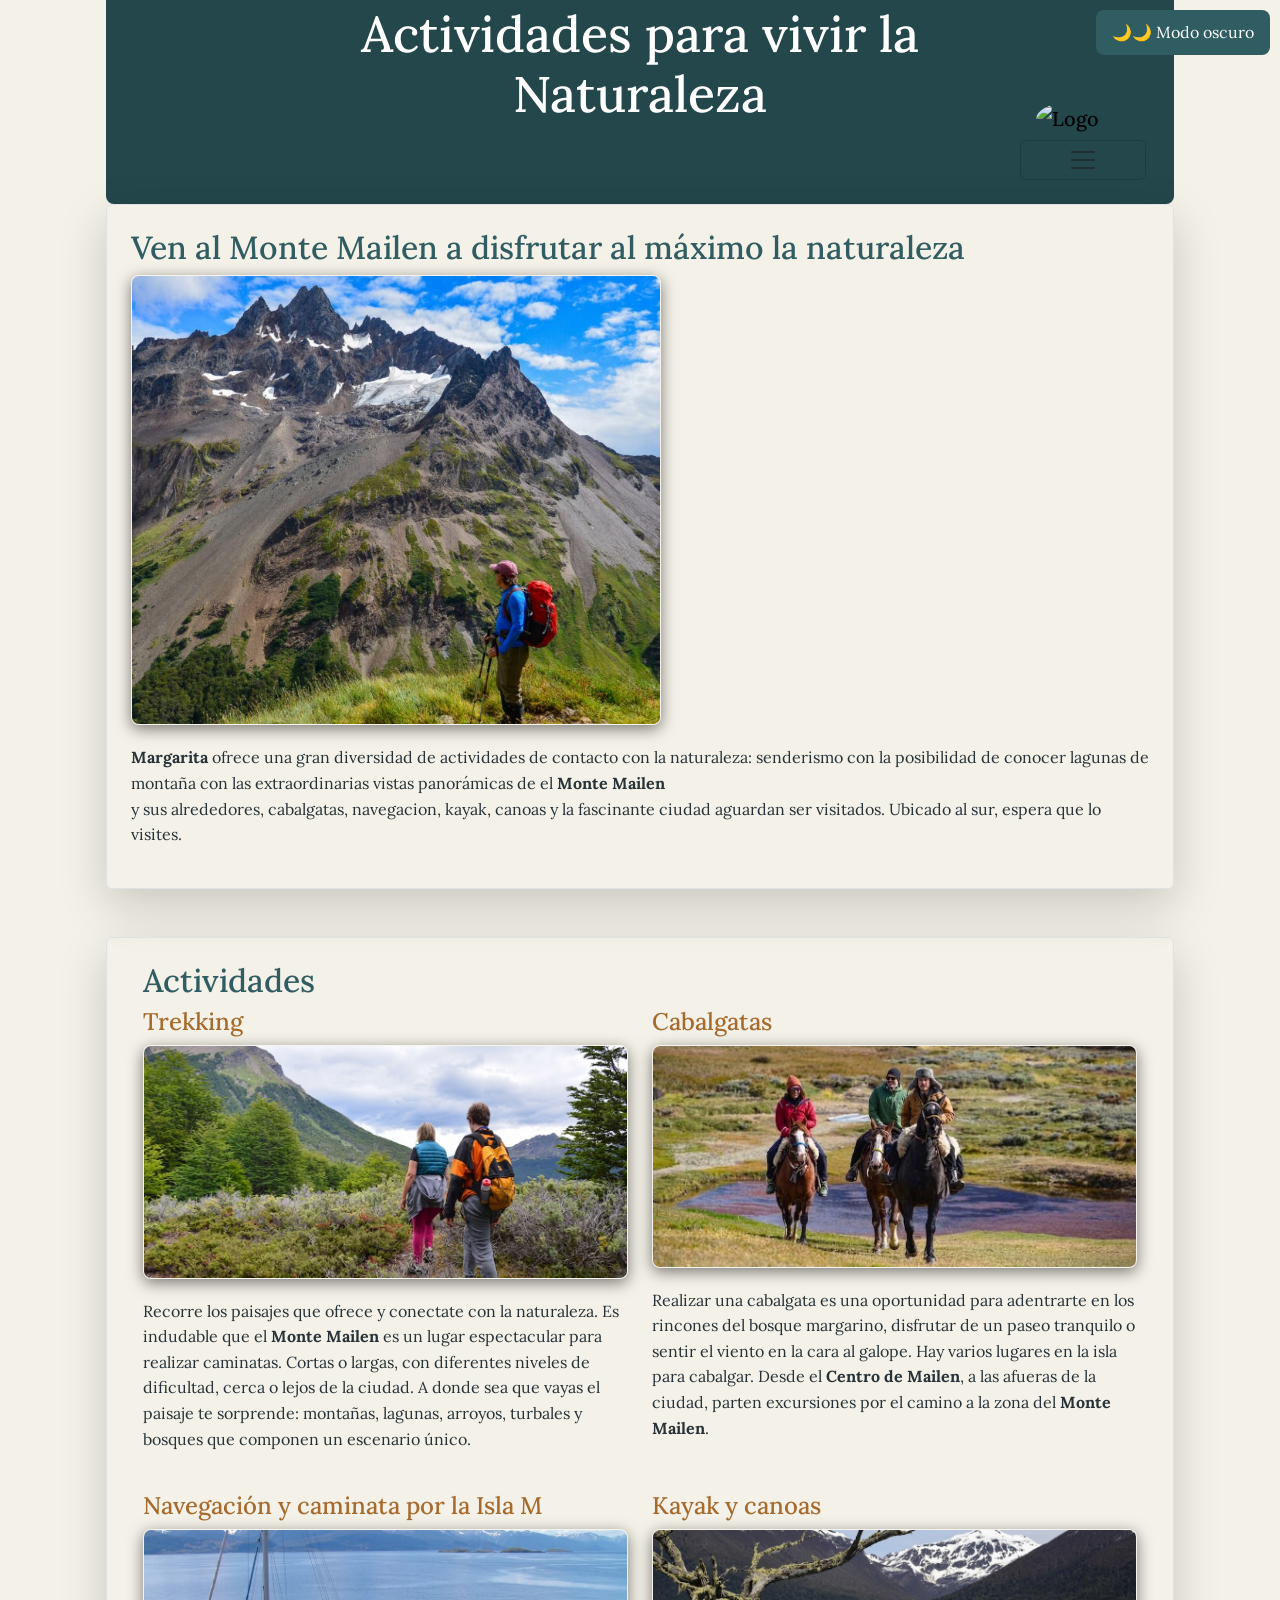
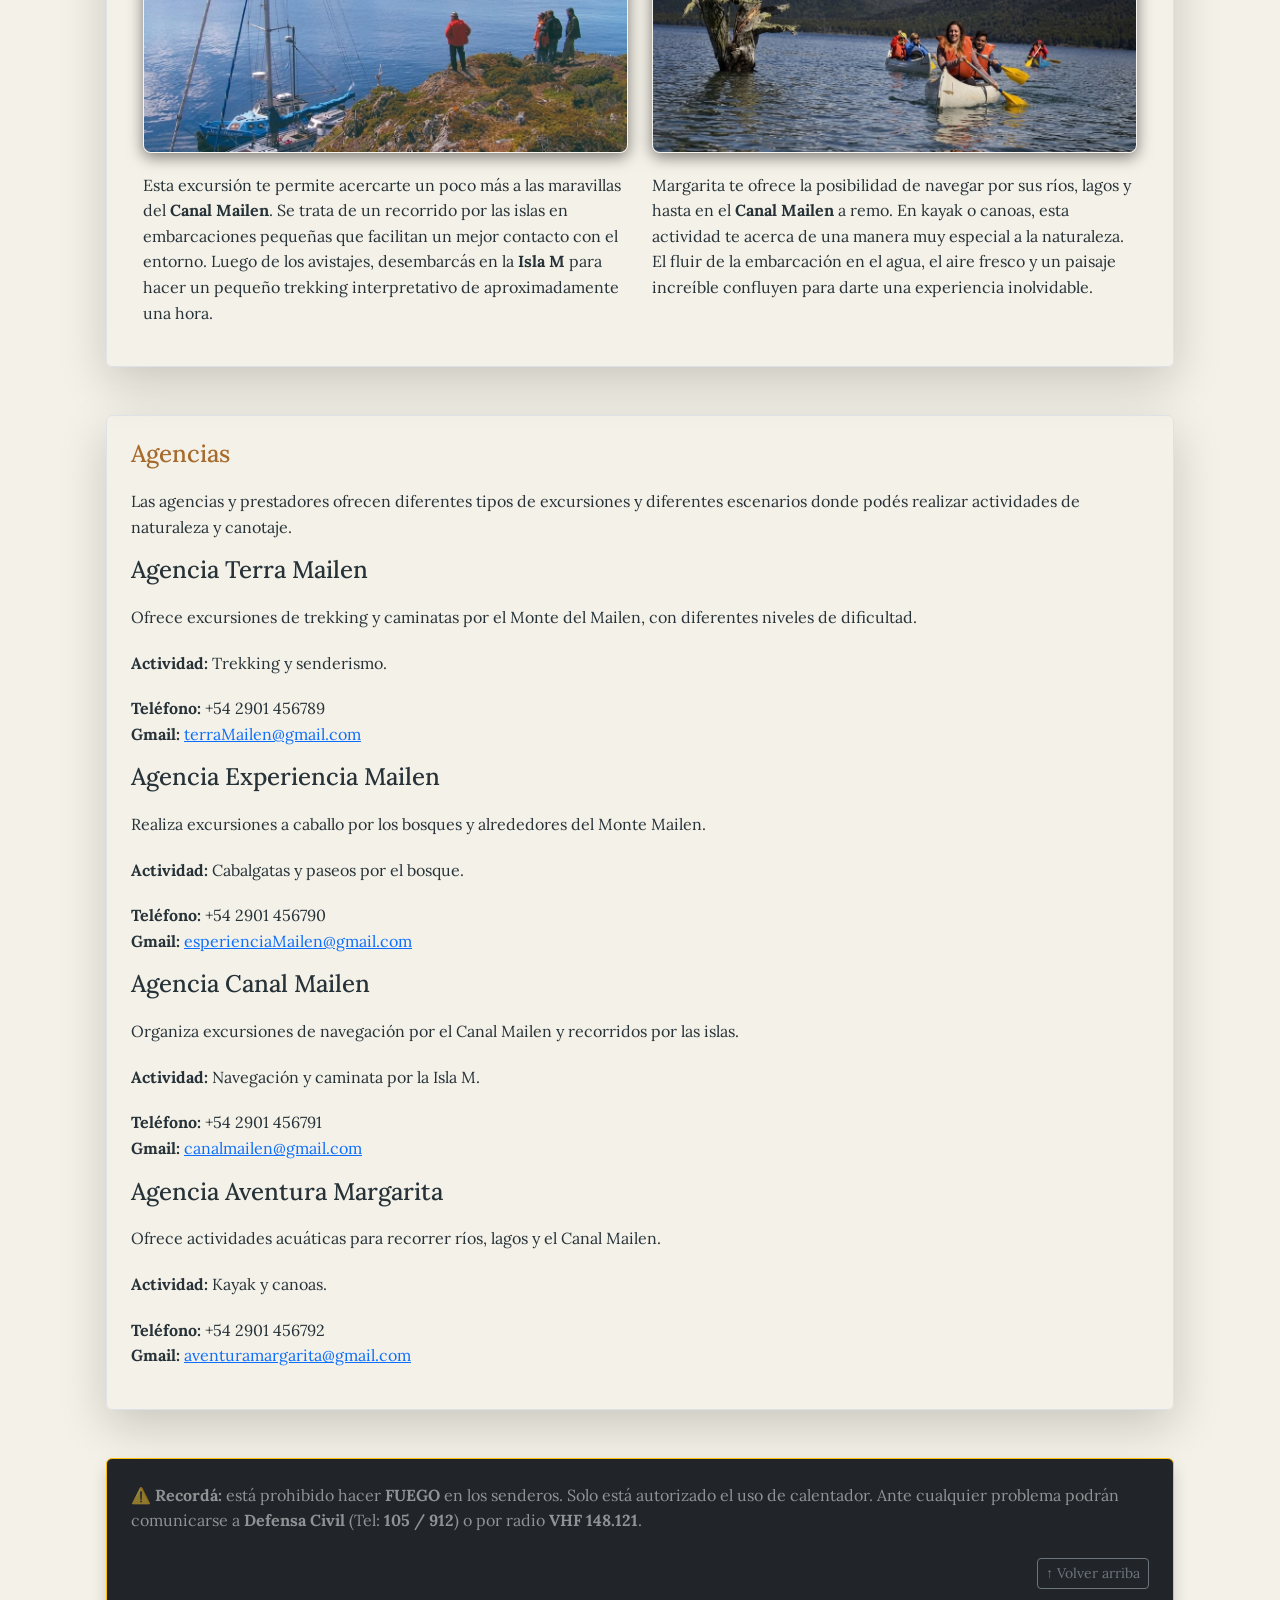
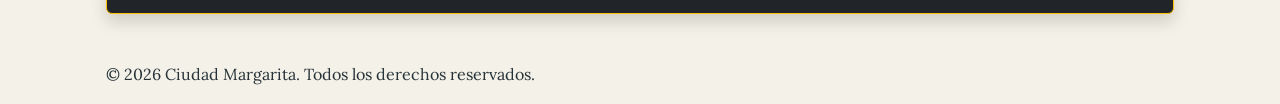
==== commit 05741fe8: "grilla en el idnex ya ctividades" ====
--- a/TrabajoPracticoGrupal/actividades.html
+++ b/TrabajoPracticoGrupal/actividades.html
@@ -1,31 +1,34 @@
 <!doctype html>
 <html lang="es">
   <head>
-    <meta charset="UTF-8">
-    <meta name="viewport" content="width=device-width, initial-scale=1.0">
-     <link rel="preconnect" href="https://fonts.googleapis.com">
-    <link rel="preconnect" href="https://fonts.gstatic.com" crossorigin>
-    <link href="https://fonts.googleapis.com/css2?family=Lora:wght@400;500;600;700&display=swap" rel="stylesheet">
+    <meta charset="UTF-8" />
+    <meta name="viewport" content="width=device-width, initial-scale=1.0" />
+    <link rel="preconnect" href="https://fonts.googleapis.com" />
+    <link rel="preconnect" href="https://fonts.gstatic.com" crossorigin />
+    <link
+      href="https://fonts.googleapis.com/css2?family=Lora:wght@400;500;600;700&display=swap"
+      rel="stylesheet"
+    />
     <link
       href="https://cdn.jsdelivr.net/npm/bootstrap@5.3.8/dist/css/bootstrap.min.css"
       rel="stylesheet"
     />
-    <link rel="stylesheet" href="css/style.css">
-    
+    <link rel="stylesheet" href="css/style.css" />
+
     <title>Actividades - Ciudad Margarita</title>
   </head>
 
   <body>
     <header>
       <div class="header-top">
-  
-      <h1 id="Ciudad-Margarita">Actividades para vivir la Naturaleza</h1>
+        <h1 id="Ciudad-Margarita">Actividades para vivir la Naturaleza</h1>
       </div>
-      
-       <nav class="navbar bg-body-tertiary ">
+
+      <nav class="navbar bg-body-tertiary">
         <div class="container-fluid">
           <a class="navbar-brand" href="index.html"
-            ><img class="logo"
+            ><img
+              class="logo"
               src="Multimedia/imagenes/logoCM.png"
               alt="Logo"
               width="100"
@@ -78,21 +81,31 @@
                 <li class="nav-item">
                   <a class="nav-link" href="contacto.html">Contacto</a>
                 </li>
-              <li class="nav-item dropdown">
-            <a class="nav-link dropdown-toggle" href="#" role="button" data-bs-toggle="dropdown" aria-expanded="false">
-              Informacion
-            </a>
-            <ul class="dropdown-menu">
-              <li><a class="dropdown-item" href="#">Recreacion</a></li>
-              <li><a class="dropdown-item" href="#">Parques</a></li>
-              <li>
-                <hr class="dropdown-divider">
-              </li>
-              <li><a class="dropdown-item" href="#">Planea tus vacaciones</a></li>
-            </ul>
-          </li>
-        </ul>
-        <form class="d-flex mt-3" role="search">
+                <li class="nav-item dropdown">
+                  <a
+                    class="nav-link dropdown-toggle"
+                    href="#"
+                    role="button"
+                    data-bs-toggle="dropdown"
+                    aria-expanded="false"
+                  >
+                    Informacion
+                  </a>
+                  <ul class="dropdown-menu">
+                    <li><a class="dropdown-item" href="#">Recreacion</a></li>
+                    <li><a class="dropdown-item" href="#">Parques</a></li>
+                    <li>
+                      <hr class="dropdown-divider" />
+                    </li>
+                    <li>
+                      <a class="dropdown-item" href="#"
+                        >Planea tus vacaciones</a
+                      >
+                    </li>
+                  </ul>
+                </li>
+              </ul>
+              <form class="d-flex mt-3" role="search">
                 <input
                   class="form-control me-2"
                   type="search"
@@ -113,196 +126,205 @@
     <main>
       <section class="p-4 mb-5 rounded border shadow-lg">
         <h2>Ven al Monte Mailen a disfrutar al máximo la naturaleza</h2>
-        <img class="imagenes-con-hover" src="Multimedia/Imagenes/ZZA0816-684x1024.jpg" alt="Monte Mailen" width="530" height="450">
+        <img
+          img
+          class="imagenes-con-hover"
+          src="Multimedia/Imagenes/ZZA0816-684x1024.jpg"
+          alt="Monte Mailen"
+          width="530"
+          height="450"
+        />
         <p>
-          <strong>Margarita</strong> ofrece una gran diversidad de actividades de contacto con la
-          naturaleza: senderismo con la posibilidad de conocer lagunas de
-          montaña con las extraordinarias vistas panorámicas de el<strong> Monte Mailen</strong> <br> y sus
-          alrededores, cabalgatas, navegacion, kayak, canoas y la fascinante
-          ciudad aguardan ser visitados. Ubicado al sur, espera que lo visites.
-          <br>
+          <strong>Margarita</strong> ofrece una gran diversidad de actividades
+          de contacto con la naturaleza: senderismo con la posibilidad de
+          conocer lagunas de montaña con las extraordinarias vistas panorámicas
+          de el<strong> Monte Mailen</strong> <br />
+          y sus alrededores, cabalgatas, navegacion, kayak, canoas y la
+          fascinante ciudad aguardan ser visitados. Ubicado al sur, espera que
+          lo visites.
+          <br />
         </p>
       </section>
 
       <section class="p-4 mb-5 rounded border shadow-lg">
-        <h2>Actividades</h2>
-
-        <article>
-        <h3>Trekking</h3>
-        <img class="imagenes-con-hover" src="Multimedia/Imagenes/Trekking.jpg" alt="caminata por la paisaje" width="400" height="226">
-        <p>
-          Recorre los paisajes que ofrece y conectate con la naturaleza. Es
-          indudable que el <strong>Monte Mailen</strong> es un lugar 
-          espectacular para realizar caminatas.  Cortas o largas, con diferentes
-          niveles de dificultad,<br> cerca o lejos de la ciudad. A donde sea que
-          vayas el paisaje te sorprende: Montañas, lagunas, arroyos, turbales y
-          bosques que componen un escenario único.
-          <br>
-        </p>
-        </article>
-
-         <article>
-        <h3>Cabalgatas</h3>
-        <img class="imagenes-con-hover" src="Multimedia/Imagenes/cabalgatas.jfif" alt="cabalgata por el paisaje" width="400" height="225">
-        <p>
-          Realizar una cabalgata es una oportunidad para adentrarte en los
-          rincones del bosque margarino, disfrutar de un paseo tranquilo o
-          sentir el viento en la cara al galope. Hay varios lugares en la isla
-          para cabalgar.<br> Desde el <strong>Centro de Mailen</strong>, a las afueras de la ciudad,
-          parten excursiones por el camino a la zona del <strong>Monte Mailen</strong> que se
-          adentran en los bosques y presentan vistas privilegiadas.
-          <br>
-        </p>
-        </article>
-
-        <article>
-        <h3>Navegacion y caminata por la isla M</h3>
-        <img class="imagenes-con-hover" src="Multimedia/Imagenes/Navegacion.jfif" alt="barco sobre agua" width="400" height="225">
-        <p>
-          Esta excursión te permite acercarte un poco más a las maravillas del
-          <Strong>Canal Mailen</strong>. Se trata de un recorrido por las islas en embarcaciones
-          pequeñas -no más de 12 personas- que facilitan un mejor contacto con
-          el entorno. <br>Luego de los avistajes, desembarcás en la <strong>Isla M</strong> para
-          hacer un pequeño trekking interpretativo de 1 hora aproximadamente.
-          <br>
-        </p>
-            </article>
-
-         <article>  
-        <h3>Kayak y canoas</h3>
-        <img class="imagenes-con-hover" src="Multimedia/Imagenes/Kayak.jpg" alt="gente en kayk y canoas" width="400" height="225">
-        <p>
-          Margarita te ofrece la posibilidad de navegar por sus ríos, lagos y
-          hasta en el <strong>Canal Mailen</strong> a remo. En kayak o canoas, esta actividad te
-          acerca de una manera muy especial a la naturaleza. El fluir de la
-          embarcación en el agua, <br>el aire fresco y un paisaje increíble
-          rodeándote confluyen para darte una experiencia inolvidable. Es,
-          además, una actividad muy divertida que pueden hacer personas de todas
-          las edades, en muchos casos, sin experiencia previa.
-        </p>
-        </article>
-      </section>
-       <aside>
-        <section class="p-4 mb-5 rounded border shadow-lg">
-
-              <h3>Agencias</h3>
-    <p>
-      Las agencias y prestadores ofrecen diferentes tipos de excursiones y
-      diferentes escenarios donde podés realizar actividades de naturaleza
-      y canotaje.
-    </p>
-
-    <div class="accordion" id="accordionAgencias">
-
-      <div class="accordion-item">
-        <h4 class="accordion-header">
-          <button class="accordion-button collapsed" type="button"
-            data-bs-toggle="collapse" data-bs-target="#agencia1"
-            aria-expanded="false" aria-controls="agencia1">
-            Agencia Terra Mailen
-          </button>
-        </h4>
-        <div id="agencia1" class="accordion-collapse collapse"
-          data-bs-parent="#accordionAgencias">
-          <div class="accordion-body">
-            <p>Ofrece excursiones de trekking y caminatas por el Monte del Mailen, con diferentes niveles de dificultad.</p>
-            <p><strong>Actividad:</strong> Trekking y senderismo.</p>
-            <p>
-              <strong>Teléfono:</strong> +54 2901 456789<br />
-              <strong>Gmail:</strong>
-              <a href="mailto:terraMailen@gmail.com">terraMailen@gmail.com</a>
-            </p>
+        <div class="container-fluid">
+          <h2>Actividades</h2>
+
+          <div class="row g-4">
+            <div class="col-12 col-md-6">
+              <article>
+                <h3>Trekking</h3>
+                <img
+                  class="img-fluid imagenes-con-hover"
+                  src="Multimedia/Imagenes/Trekking.jpg"
+                  alt="Caminata por el paisaje"
+                />
+
+                <p>
+                  Recorre los paisajes que ofrece y conectate con la naturaleza.
+                  Es indudable que el <strong>Monte Mailen</strong> es un lugar
+                  espectacular para realizar caminatas. Cortas o largas, con
+                  diferentes niveles de dificultad, cerca o lejos de la ciudad.
+                  A donde sea que vayas el paisaje te sorprende: montañas,
+                  lagunas, arroyos, turbales y bosques que componen un escenario
+                  único.
+                </p>
+              </article>
+            </div>
+
+            <div class="col-12 col-md-6">
+              <article>
+                <h3>Cabalgatas</h3>
+                <img
+                  class="img-fluid imagenes-con-hover"
+                  src="Multimedia/Imagenes/cabalgatas.jfif"
+                  alt="Cabalgata por el paisaje"
+                />
+
+                <p>
+                  Realizar una cabalgata es una oportunidad para adentrarte en
+                  los rincones del bosque margarino, disfrutar de un paseo
+                  tranquilo o sentir el viento en la cara al galope. Hay varios
+                  lugares en la isla para cabalgar. Desde el
+                  <strong>Centro de Mailen</strong>, a las afueras de la ciudad,
+                  parten excursiones por el camino a la zona del
+                  <strong>Monte Mailen</strong>.
+                </p>
+              </article>
+            </div>
+
+            <div class="col-12 col-md-6">
+              <article>
+                <h3>Navegación y caminata por la Isla M</h3>
+                <img
+                  class="img-fluid imagenes-con-hover"
+                  src="Multimedia/Imagenes/Navegacion.jfif"
+                  alt="Barco sobre el agua"
+                />
+
+                <p>
+                  Esta excursión te permite acercarte un poco más a las
+                  maravillas del <strong>Canal Mailen</strong>. Se trata de un
+                  recorrido por las islas en embarcaciones pequeñas que
+                  facilitan un mejor contacto con el entorno. Luego de los
+                  avistajes, desembarcás en la <strong>Isla M</strong> para
+                  hacer un pequeño trekking interpretativo de aproximadamente
+                  una hora.
+                </p>
+              </article>
+            </div>
+
+            <div class="col-12 col-md-6">
+              <article>
+                <h3>Kayak y canoas</h3>
+                <img
+                  class="img-fluid imagenes-con-hover"
+                  src="Multimedia/Imagenes/Kayak.jpg"
+                  alt="Personas en kayak y canoas"
+                />
+
+                <p>
+                  Margarita te ofrece la posibilidad de navegar por sus ríos,
+                  lagos y hasta en el <strong>Canal Mailen</strong> a remo. En
+                  kayak o canoas, esta actividad te acerca de una manera muy
+                  especial a la naturaleza. El fluir de la embarcación en el
+                  agua, el aire fresco y un paisaje increíble confluyen para
+                  darte una experiencia inolvidable.
+                </p>
+              </article>
+            </div>
           </div>
         </div>
-      </div>
-
-      <div class="accordion-item">
-        <h4 class="accordion-header">
-          <button class="accordion-button collapsed" type="button"
-            data-bs-toggle="collapse" data-bs-target="#agencia2"
-            aria-expanded="false" aria-controls="agencia2">
-            Agencia Experiencia Mailen
-          </button>
-        </h4>
-        <div id="agencia2" class="accordion-collapse collapse"
-          data-bs-parent="#accordionAgencias">
-          <div class="accordion-body">
-            <p>Realiza excursiones a caballo por los bosques y alrededores del Monte Mailen.</p>
-            <p><strong>Actividad:</strong> Cabalgatas y paseos por el bosque.</p>
-            <p>
-              <strong>Teléfono:</strong> +54 2901 456790<br />
-              <strong>Gmail:</strong>
-              <a href="mailto:esperienciaMailen@gmail.com">esperienciaMailen@gmail.com</a>
-            </p>
-          </div>
+      </section>
+      <aside>
+        <section class="p-4 mb-5 rounded border shadow-lg">
+          <h3>Agencias</h3>
+
+          <p>
+            Las agencias y prestadores ofrecen diferentes tipos de excursiones y
+            diferentes escenarios donde podés realizar actividades de naturaleza
+            y canotaje.
+          </p>
+
+          <h4>Agencia Terra Mailen</h4>
+          <p>
+            Ofrece excursiones de trekking y caminatas por el Monte del Mailen,
+            con diferentes niveles de dificultad.
+          </p>
+          <p><strong>Actividad:</strong> Trekking y senderismo.</p>
+          <p>
+            <strong>Teléfono:</strong> +54 2901 456789
+            <br />
+            <strong>Gmail:</strong>
+            <a href="mailto:terraMailen@gmail.com"> terraMailen@gmail.com </a>
+          </p>
+
+          <h4>Agencia Experiencia Mailen</h4>
+          <p>
+            Realiza excursiones a caballo por los bosques y alrededores del
+            Monte Mailen.
+          </p>
+          <p><strong>Actividad:</strong> Cabalgatas y paseos por el bosque.</p>
+          <p>
+            <strong>Teléfono:</strong> +54 2901 456790
+            <br />
+            <strong>Gmail:</strong>
+            <a href="mailto:esperienciaMailen@gmail.com">
+              esperienciaMailen@gmail.com
+            </a>
+          </p>
+
+          <h4>Agencia Canal Mailen</h4>
+          <p>
+            Organiza excursiones de navegación por el Canal Mailen y recorridos
+            por las islas.
+          </p>
+          <p>
+            <strong>Actividad:</strong> Navegación y caminata por la Isla M.
+          </p>
+          <p>
+            <strong>Teléfono:</strong> +54 2901 456791
+            <br />
+            <strong>Gmail:</strong>
+            <a href="mailto:canalmailen@gmail.com"> canalmailen@gmail.com </a>
+          </p>
+
+          <h4>Agencia Aventura Margarita</h4>
+          <p>
+            Ofrece actividades acuáticas para recorrer ríos, lagos y el Canal
+            Mailen.
+          </p>
+          <p><strong>Actividad:</strong> Kayak y canoas.</p>
+          <p>
+            <strong>Teléfono:</strong> +54 2901 456792
+            <br />
+            <strong>Gmail:</strong>
+            <a href="mailto:aventuramargarita@gmail.com">
+              aventuramargarita@gmail.com
+            </a>
+          </p>
+        </section>
+      </aside>
+
+      <div
+        class="container p-4 my-5 rounded bg-dark border border-warning shadow text-white-50"
+      >
+        <strong>⚠️ Recordá:</strong> está prohibido hacer
+        <strong>FUEGO</strong> en los senderos. Solo está autorizado el uso de
+        calentador. Ante cualquier problema podrán comunicarse a
+        <strong>Defensa Civil</strong> (Tel: <strong>105 / 912</strong>) o por
+        radio <strong>VHF 148.121</strong>.
+        <div class="text-end mt-4">
+          <a href="#Ciudad-Margarita" class="btn btn-sm btn-outline-secondary"
+            >↑ Volver arriba</a
+          >
         </div>
       </div>
-
-      <div class="accordion-item">
-        <h4 class="accordion-header">
-          <button class="accordion-button collapsed" type="button"
-            data-bs-toggle="collapse" data-bs-target="#agencia3"
-            aria-expanded="false" aria-controls="agencia3">
-            Agencia Canal Mailen
-          </button>
-        </h4>
-        <div id="agencia3" class="accordion-collapse collapse"
-          data-bs-parent="#accordionAgencias">
-          <div class="accordion-body">
-            <p>Organiza excursiones de navegación por el Canal Mailen y recorridos por las islas.</p>
-            <p><strong>Actividad:</strong> Navegación y caminata por la Isla M.</p>
-            <p>
-              <strong>Teléfono:</strong> +54 2901 456791<br />
-              <strong>Gmail:</strong>
-              <a href="mailto:canalmailen@gmail.com">canalmailen@gmail.com</a>
-            </p>
-          </div>
-        </div>
-      </div>
-
-      <div class="accordion-item">
-        <h4 class="accordion-header">
-          <button class="accordion-button collapsed" type="button"
-            data-bs-toggle="collapse" data-bs-target="#agencia4"
-            aria-expanded="false" aria-controls="agencia4">
-            Agencia Aventura Margarita
-          </button>
-        </h4>
-        <div id="agencia4" class="accordion-collapse collapse"
-          data-bs-parent="#accordionAgencias">
-          <div class="accordion-body">
-            <p>Ofrece actividades acuáticas para recorrer ríos, lagos y el Canal Mailen.</p>
-            <p><strong>Actividad:</strong> Kayak y canoas.</p>
-            <p>
-              <strong>Teléfono:</strong> +54 2901 456792<br />
-              <strong>Gmail:</strong>
-              <a href="mailto:aventuramargarita@gmail.com">aventuramargarita@gmail.com</a>
-            </p>
-          </div>
-        </div>
-      </div>
-
-    </div>
-  </section>
-</aside>
-  
-<div class="container p-4 my-5 rounded bg-dark border border-warning shadow text-white-50">
-    <strong>⚠️ Recordá:</strong> está prohibido hacer <strong>FUEGO</strong> en los senderos.
-    Solo está autorizado el uso de calentador.
-    Ante cualquier problema podrán comunicarse a <strong>Defensa Civil</strong>
-    (Tel: <strong>105 / 912</strong>) o por radio <strong>VHF 148.121</strong>.
-          <div class="text-end mt-4">
-        <a href="#Ciudad-Margarita" class="btn btn-sm btn-outline-secondary"
-          >↑ Volver arriba</a
-        >
-      </div>
-  </div>
-  </main>
-   <footer>
+    </main>
+    <footer>
       <p>&copy; 2026 Ciudad Margarita. Todos los derechos reservados.</p>
     </footer>
-        <script src="https://cdn.jsdelivr.net/npm/bootstrap@5.3.3/dist/js/bootstrap.bundle.min.js"></script>
-        <script src="js/main.js"></script>
-
+    <script src="https://cdn.jsdelivr.net/npm/bootstrap@5.3.3/dist/js/bootstrap.bundle.min.js"></script>
+    <script src="js/main.js"></script>
   </body>
 </html>
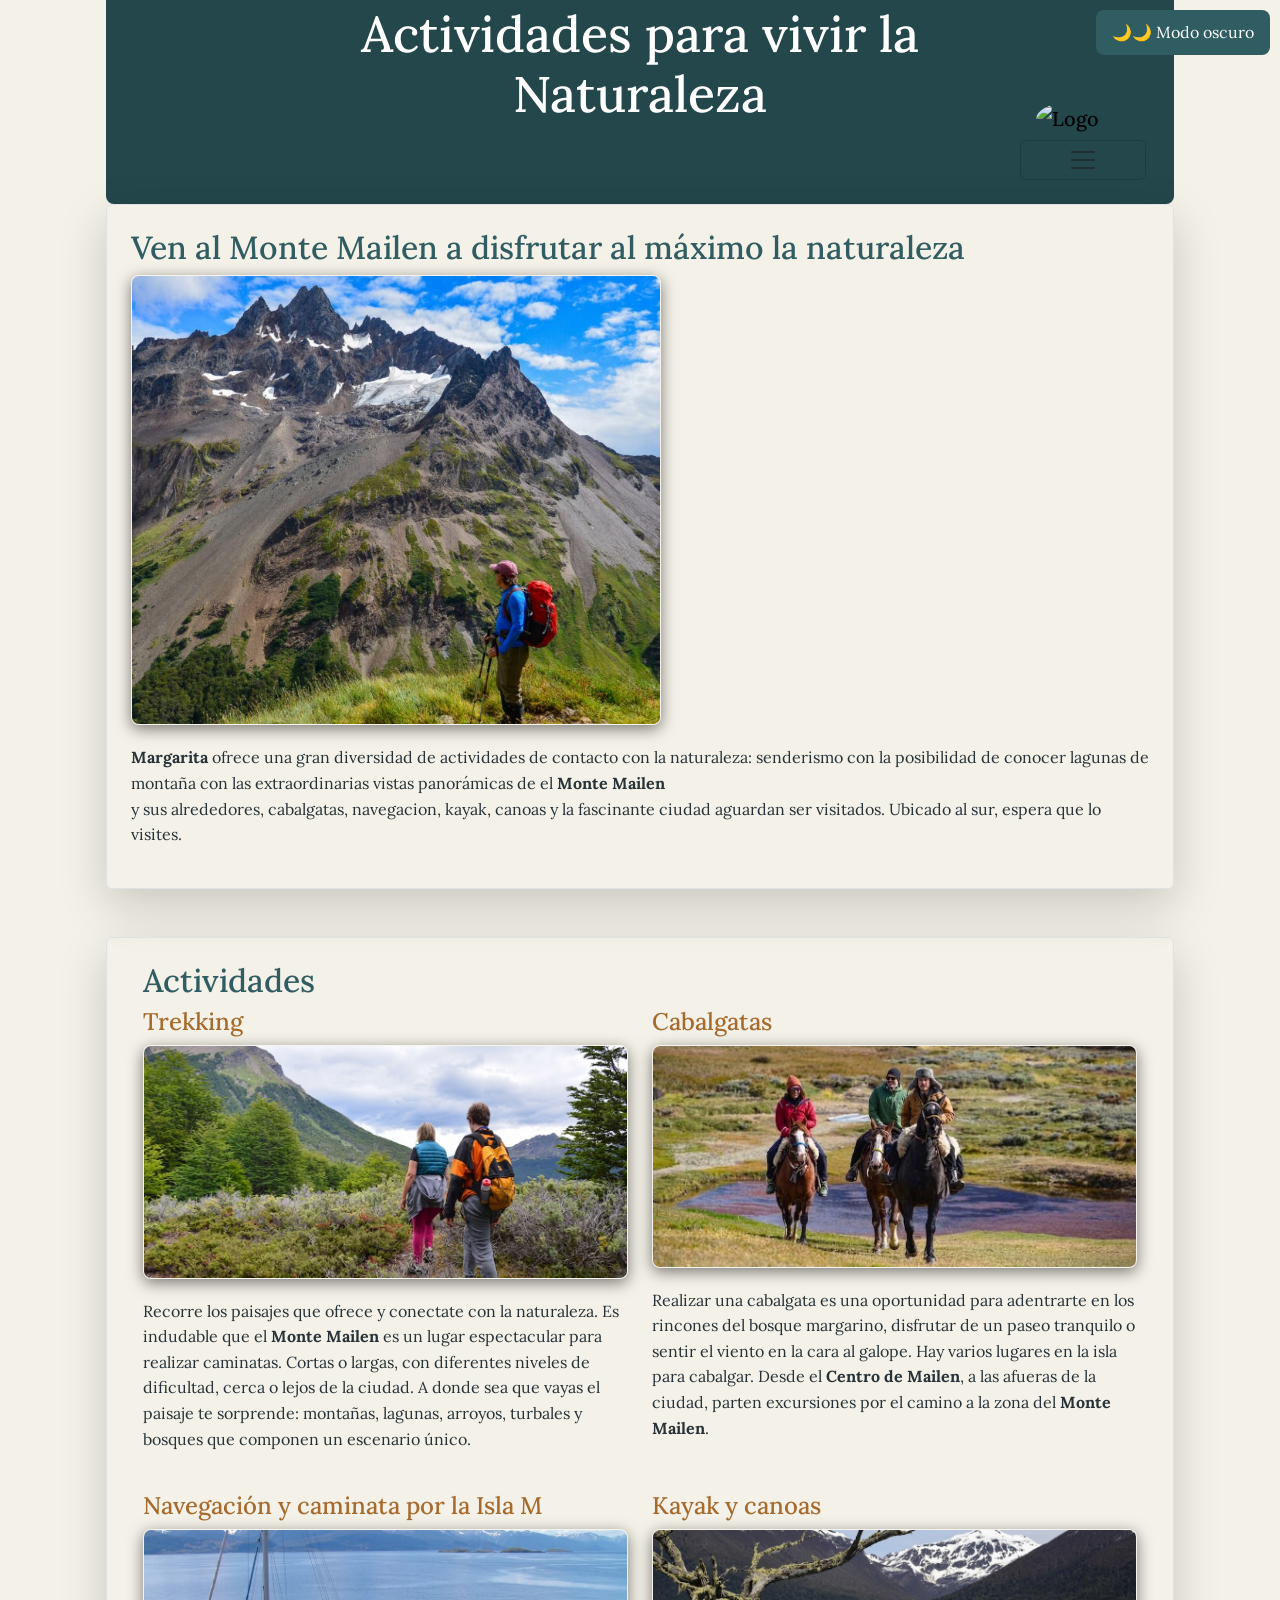
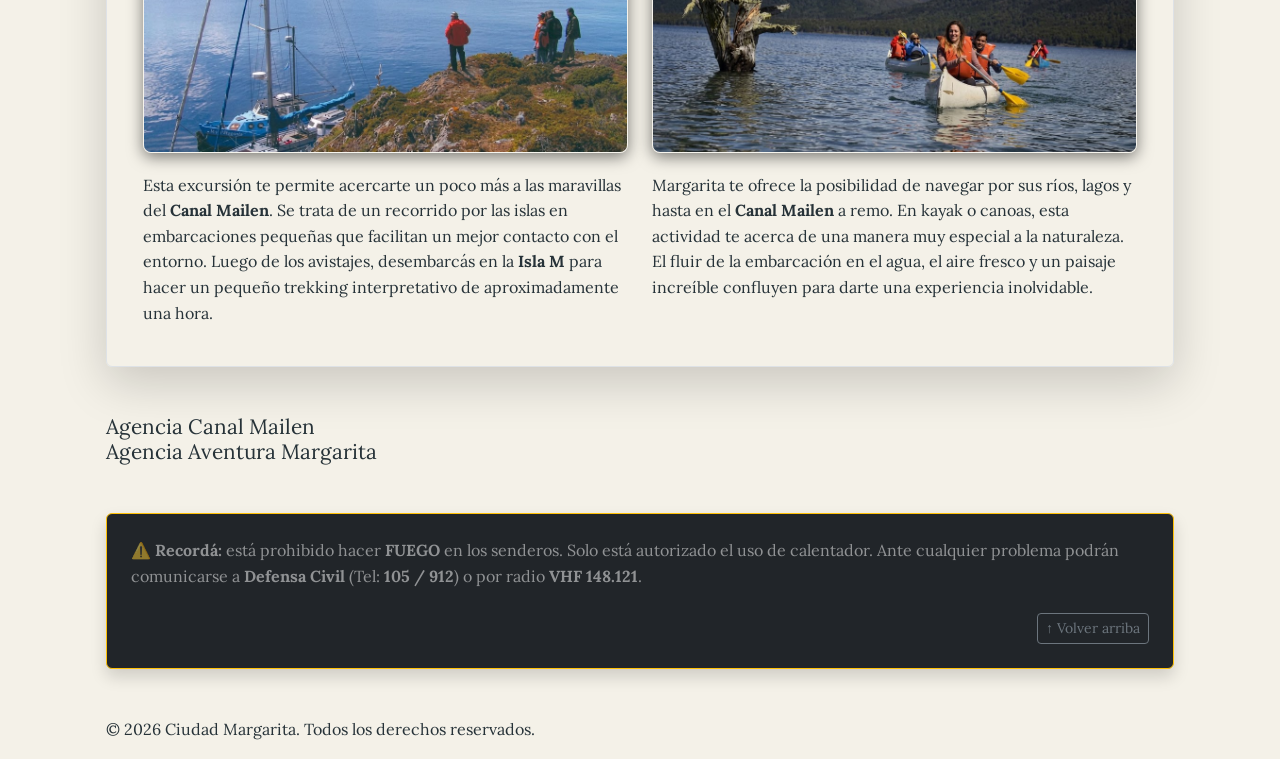
==== commit e4fbd103: "agregue la acordion de matias que se piso" ====
--- a/TrabajoPracticoGrupal/actividades.html
+++ b/TrabajoPracticoGrupal/actividades.html
@@ -236,75 +236,54 @@
           </div>
         </div>
       </section>
-      <aside>
-        <section class="p-4 mb-5 rounded border shadow-lg">
-          <h3>Agencias</h3>
-
-          <p>
-            Las agencias y prestadores ofrecen diferentes tipos de excursiones y
-            diferentes escenarios donde podés realizar actividades de naturaleza
-            y canotaje.
-          </p>
-
-          <h4>Agencia Terra Mailen</h4>
-          <p>
-            Ofrece excursiones de trekking y caminatas por el Monte del Mailen,
-            con diferentes niveles de dificultad.
-          </p>
-          <p><strong>Actividad:</strong> Trekking y senderismo.</p>
-          <p>
-            <strong>Teléfono:</strong> +54 2901 456789
-            <br />
-            <strong>Gmail:</strong>
-            <a href="mailto:terraMailen@gmail.com"> terraMailen@gmail.com </a>
-          </p>
-
-          <h4>Agencia Experiencia Mailen</h4>
-          <p>
-            Realiza excursiones a caballo por los bosques y alrededores del
-            Monte Mailen.
-          </p>
-          <p><strong>Actividad:</strong> Cabalgatas y paseos por el bosque.</p>
-          <p>
-            <strong>Teléfono:</strong> +54 2901 456790
-            <br />
-            <strong>Gmail:</strong>
-            <a href="mailto:esperienciaMailen@gmail.com">
-              esperienciaMailen@gmail.com
-            </a>
-          </p>
-
-          <h4>Agencia Canal Mailen</h4>
-          <p>
-            Organiza excursiones de navegación por el Canal Mailen y recorridos
-            por las islas.
-          </p>
-          <p>
-            <strong>Actividad:</strong> Navegación y caminata por la Isla M.
-          </p>
-          <p>
-            <strong>Teléfono:</strong> +54 2901 456791
-            <br />
-            <strong>Gmail:</strong>
-            <a href="mailto:canalmailen@gmail.com"> canalmailen@gmail.com </a>
-          </p>
-
-          <h4>Agencia Aventura Margarita</h4>
-          <p>
-            Ofrece actividades acuáticas para recorrer ríos, lagos y el Canal
-            Mailen.
-          </p>
-          <p><strong>Actividad:</strong> Kayak y canoas.</p>
-          <p>
-            <strong>Teléfono:</strong> +54 2901 456792
-            <br />
-            <strong>Gmail:</strong>
-            <a href="mailto:aventuramargarita@gmail.com">
-              aventuramargarita@gmail.com
-            </a>
-          </p>
-        </section>
       </aside>
+      <div class="accordion-item">
+        <h4 class="accordion-header">
+          <button class="accordion-button collapsed" type="button"
+            data-bs-toggle="collapse" data-bs-target="#agencia3"
+            aria-expanded="false" aria-controls="agencia3">
+            Agencia Canal Mailen
+          </button>
+        </h4>
+        <div id="agencia3" class="accordion-collapse collapse"
+          data-bs-parent="#accordionAgencias">
+          <div class="accordion-body">
+            <p>Organiza excursiones de navegación por el Canal Mailen y recorridos por las islas.</p>
+            <p><strong>Actividad:</strong> Navegación y caminata por la Isla M.</p>
+            <p>
+              <strong>Teléfono:</strong> +54 2901 456791<br />
+              <strong>Gmail:</strong>
+              <a href="mailto:canalmailen@gmail.com">canalmailen@gmail.com</a>
+            </p>
+          </div>
+        </div>
+      </div>
+
+      <div class="accordion-item">
+        <h4 class="accordion-header">
+          <button class="accordion-button collapsed" type="button"
+            data-bs-toggle="collapse" data-bs-target="#agencia4"
+            aria-expanded="false" aria-controls="agencia4">
+            Agencia Aventura Margarita
+          </button>
+        </h4>
+        <div id="agencia4" class="accordion-collapse collapse"
+          data-bs-parent="#accordionAgencias">
+          <div class="accordion-body">
+            <p>Ofrece actividades acuáticas para recorrer ríos, lagos y el Canal Mailen.</p>
+            <p><strong>Actividad:</strong> Kayak y canoas.</p>
+            <p>
+              <strong>Teléfono:</strong> +54 2901 456792<br />
+              <strong>Gmail:</strong>
+              <a href="mailto:aventuramargarita@gmail.com">aventuramargarita@gmail.com</a>
+            </p>
+          </div>
+        </div>
+      </div>
+
+    </div>
+  </section>
+</aside>
 
       <div
         class="container p-4 my-5 rounded bg-dark border border-warning shadow text-white-50"
--- a/TrabajoPracticoGrupal/css/style.css
+++ b/TrabajoPracticoGrupal/css/style.css
@@ -331,3 +331,27 @@
   border-radius: var(--border-radius);
   cursor: pointer;
 }
+
+.accordion-body {
+  background-color: #f4f1e8;
+  color: #263238;
+  padding: 25px;
+  line-height: 1.7;
+}
+
+.accordion-body strong {
+  color: #2f5d62;
+}
+
+.accordion-body a {
+  color: #a66a2c;
+  font-weight: bold;
+  text-decoration: none;
+}
+
+.accordion-body a:hover {
+  text-decoration: underline;
+}
+.accordion-button {
+  font-size: 1.3rem;
+}
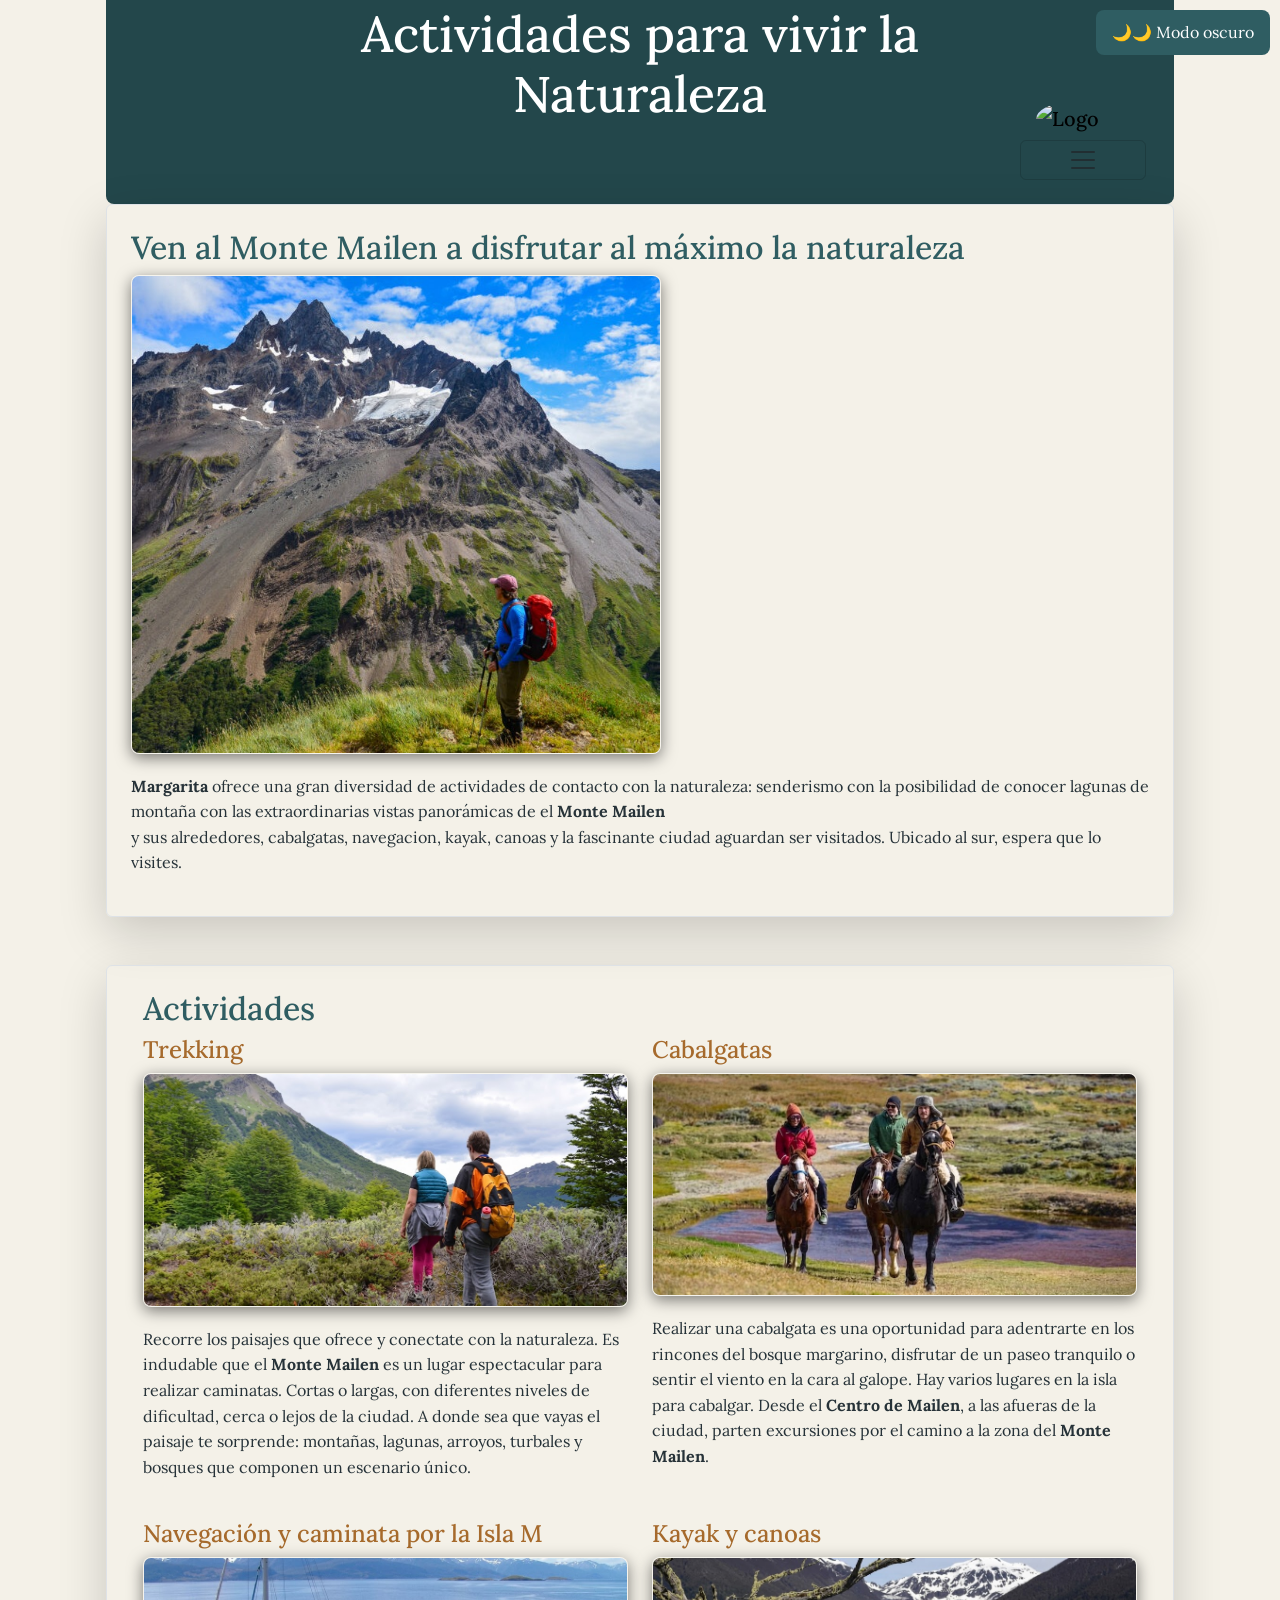
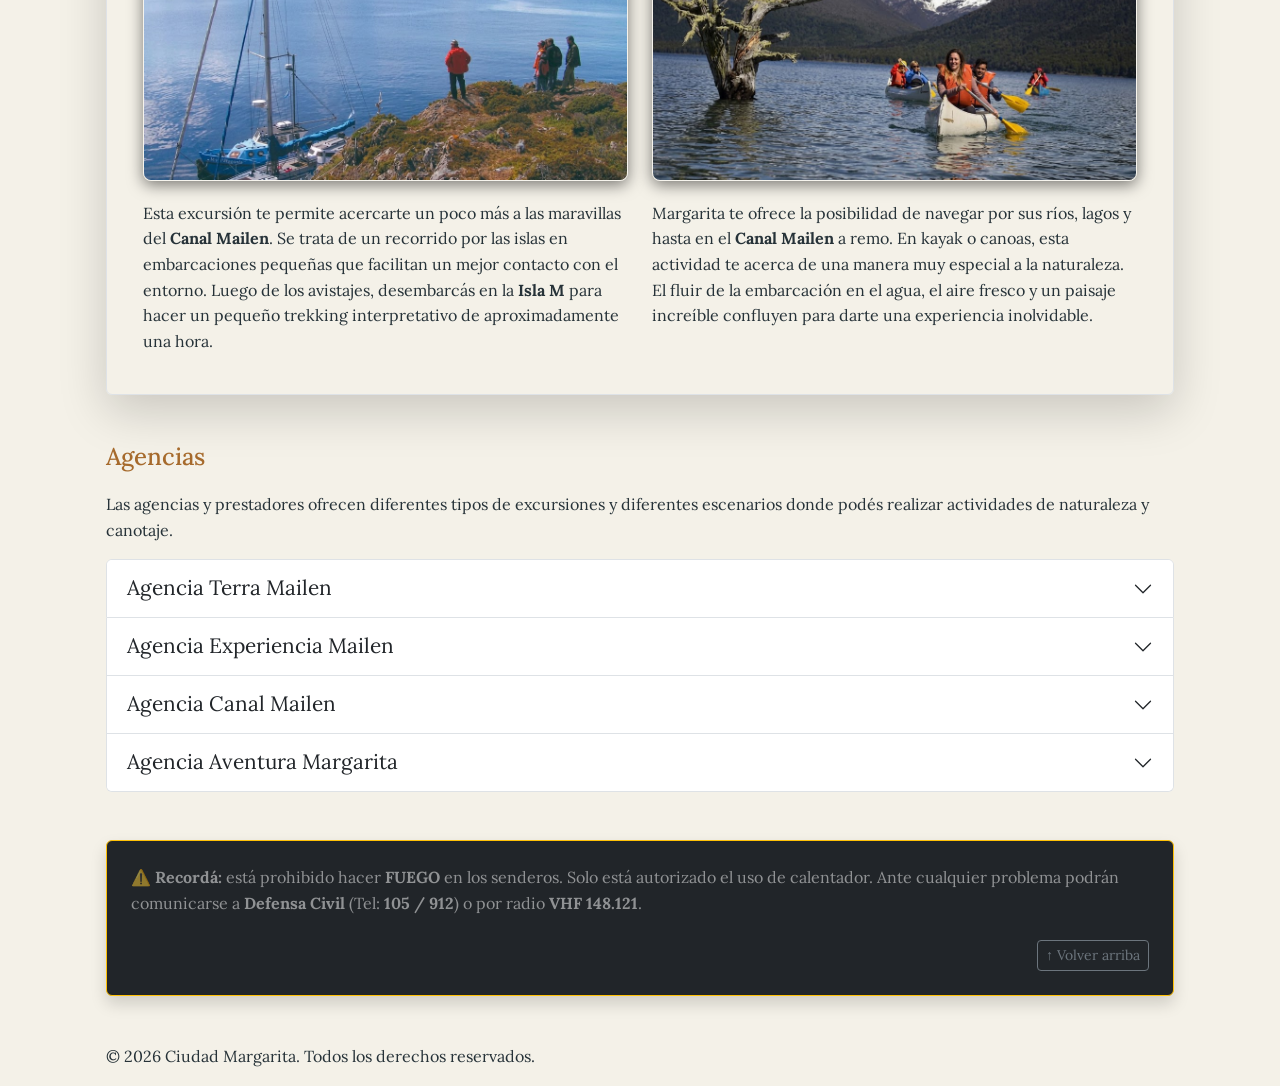
==== commit c29c3e72: "corregimos el estilo de las imagenes en la seccion de lugares corrigiendo el tamaño de las imagenes " ====
--- a/TrabajoPracticoGrupal/actividades.html
+++ b/TrabajoPracticoGrupal/actividades.html
@@ -237,7 +237,58 @@
         </div>
       </section>
       </aside>
-      <div class="accordion-item">
+       <h3>Agencias</h3>
+    <p>
+      Las agencias y prestadores ofrecen diferentes tipos de excursiones y
+      diferentes escenarios donde podés realizar actividades de naturaleza
+      y canotaje.
+    </p>
+
+     <div class="accordion" id="accordionAgencias">
+
+       <div class="accordion-item">
+        <h4 class="accordion-header">
+          <button class="accordion-button collapsed" type="button"
+            data-bs-toggle="collapse" data-bs-target="#agencia1"
+            aria-expanded="false" aria-controls="agencia1">
+            Agencia Terra Mailen
+          </button>
+        </h4>
+        <div id="agencia1" class="accordion-collapse collapse"
+          data-bs-parent="#accordionAgencias">
+          <div class="accordion-body">
+            <p>Ofrece excursiones de trekking y caminatas por el Monte del Mailen, con diferentes niveles de dificultad.</p>
+            <p><strong>Actividad:</strong> Trekking y senderismo.</p>
+            <p>
+              <strong>Teléfono:</strong> +54 2901 456789<br />
+              <strong>Gmail:</strong>
+              <a href="mailto:terraMailen@gmail.com">terraMailen@gmail.com</a>
+            </p>
+          </div>
+        </div>
+      </div>
+       <div class="accordion-item">
+        <h4 class="accordion-header">
+          <button class="accordion-button collapsed" type="button"
+            data-bs-toggle="collapse" data-bs-target="#agencia2"
+            aria-expanded="false" aria-controls="agencia2">
+            Agencia Experiencia Mailen
+          </button>
+        </h4>
+        <div id="agencia2" class="accordion-collapse collapse"
+          data-bs-parent="#accordionAgencias">
+          <div class="accordion-body">
+            <p>Realiza excursiones a caballo por los bosques y alrededores del Monte Mailen.</p>
+            <p><strong>Actividad:</strong> Cabalgatas y paseos por el bosque.</p>
+            <p>
+              <strong>Teléfono:</strong> +54 2901 456790<br />
+              <strong>Gmail:</strong>
+              <a href="mailto:esperienciaMailen@gmail.com">esperienciaMailen@gmail.com</a>
+            </p>
+          </div>
+        </div>
+      </div>
+       <div class="accordion-item">
         <h4 class="accordion-header">
           <button class="accordion-button collapsed" type="button"
             data-bs-toggle="collapse" data-bs-target="#agencia3"
@@ -280,7 +331,6 @@
           </div>
         </div>
       </div>
-
     </div>
   </section>
 </aside>
--- a/TrabajoPracticoGrupal/css/style.css
+++ b/TrabajoPracticoGrupal/css/style.css
@@ -143,31 +143,39 @@
 }
 
 .Imagen-Lugares {
-  display: flex;
-  flex-direction: row;
+  display: grid;
+  grid-template-columns: repeat(auto-fit, minmax(min(100%, 260px), 1fr));
   gap: 20px;
-  justify-content: center;
+  justify-items: center;
   margin-bottom: 20px;
+  width: 100%;
 }
 
 .Imagen-Lugares figure {
   display: flex;
   flex-direction: column;
   align-items: center;
-  margin: 0%;
+  margin: 0;
+  width: 100%;
 }
 
 .Imagen-Lugares img {
+  width: 100%;
+  aspect-ratio: 4 / 3; /* Mantiene todas las fotos con la misma proporción */
   object-fit: cover;
   border: var(--border-Imagen);
   border-radius: var(--border-radius);
   box-shadow: var(--box-shadow);
+  box-sizing: border-box;
 }
 
 .Imagen-Lugares figcaption {
   color: var(--color-principal);
   font-weight: bold;
-}
+  margin-top: 8px;
+  text-align: center;
+}
+
 
 .Guia {
   margin-top: 25px; /* Empuja todo el bloque de créditos bien abajo*/
@@ -285,6 +293,8 @@
   border: var(--border-Imagen);
   border-radius: var(--border-radius);
   box-shadow: var(--box-shadow);
+  max-width: 100%;
+  height: auto;
 }
 
 .imagenes-con-hover:hover {
@@ -292,22 +302,12 @@
   cursor: default;
 }
 
-/* que no aparesca la lupita al pasar el cursor*/
-imagenes-con-hover,
-img:hover,
-img:active {
-  cursor: default;
-}
 
 /* El logo no tiene Hover*/
 
 .logo:hover {
   color: blue;
   cursor: pointer;
-}
-
-div p Recordatorio {
-  color: white;
 }
 
 /*Modo oscuro*/
@@ -355,3 +355,45 @@
 .accordion-button {
   font-size: 1.3rem;
 }
+
+.accordion-button:hover {
+  color: rgb(20, 153, 131);
+  transition: 0.3s;
+}
+/* estilo de grilla responsiva de características de ciudad */
+section ol .card {
+  background-color: #f4f1e8;
+  color: #263238;
+  border: 1px solid #cbd8ce;
+  border-radius: 12px;
+  box-shadow: 0 3px 8px rgba(0, 0, 0, 0.1);
+  font-family: "Lora", serif;
+  font-size: 1rem;
+  line-height: 1.6;
+  transition:
+    transform 0.3s ease,
+    box-shadow 0.3s ease;
+}
+
+/* Efecto hover */
+section ol .card:hover {
+  transform: translateY(-5px);
+  box-shadow: 0 7px 15px rgba(0, 0, 0, 0.18);
+  border-color: #2f5d62;
+}
+
+/* Lista */
+section ol {
+  padding-left: 2rem;
+}
+
+/*Mensaje de alerta del formulario*/
+#mensaje-form.exito {
+    color: green;
+    font-weight: bold;
+}
+#mensaje-form.error {
+    color: red;
+    font-weight: bold;
+
+}
